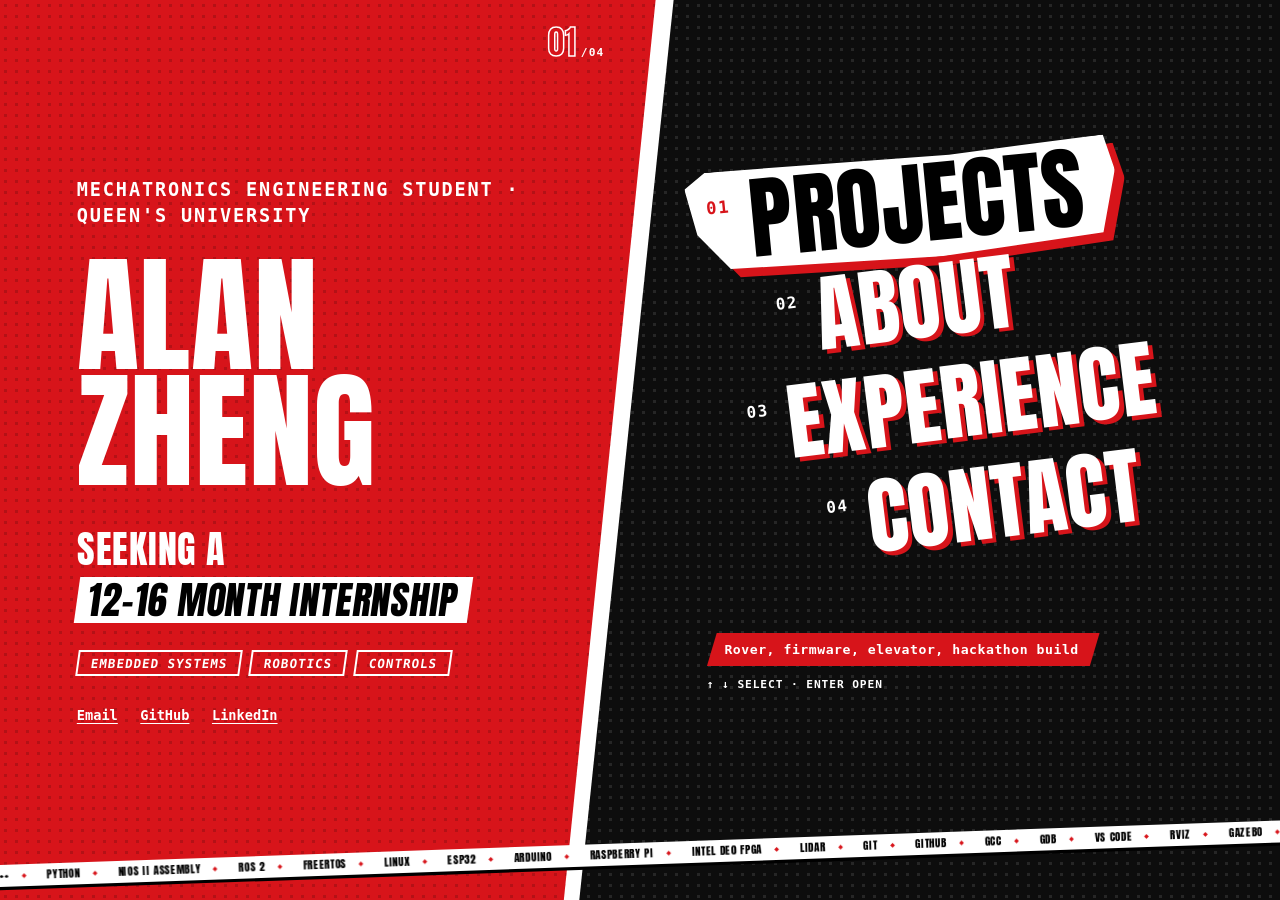
==== index.html @ 1e5fa8fe "Restyle site: landing menu, page transitions, inner pages - Single-page site with a red/black landin" ====
<!doctype html>
<html lang="en">
<head>
  <meta charset="utf-8">
  <meta name="viewport" content="width=device-width, initial-scale=1">
  <title>Alan Zheng — Mechatronics Engineering Student</title>
  <meta name="description" content="Alan Zheng, mechatronics engineering student at Queen's University, seeking a 12–16 month internship. Embedded systems, robotics and controls.">
  <link rel="preconnect" href="https://fonts.googleapis.com">
  <link rel="preconnect" href="https://fonts.gstatic.com" crossorigin>
  <link href="https://fonts.googleapis.com/css2?family=Anton&display=swap" rel="stylesheet">
  <link rel="stylesheet" href="styles.css?v=20261114c">
</head>
<body class="r-menu">
  <div class="wedge" aria-hidden="true"></div>

  <div id="app">
    <noscript>
      <p style="padding:2rem;color:#fff">Alan Zheng — Mechatronics Engineering student at Queen's University, seeking a 12–16 month internship. This site needs JavaScript to show the rest.</p>
    </noscript>
  </div>

  <!-- Full-screen sheet used for page transitions -->
  <div id="sweep" class="sweep" aria-hidden="true"><div class="sweep-inner"><div class="sheet"></div><span class="slash"></span><span id="sweep-title" class="sweep-title"></span></div></div>

  <script src="content.js?v=20261114c"></script>
  <script src="main.js?v=20261114c"></script>
</body>
</html>
---- styles.css ----
:root {
  --red: #d7141a;
  --ink: #0d0d0d;
  --paper: #f4f1ec;
  --muted: #58534d;
  --line: #d4cec3;
  --display: "Anton", "Impact", "Haettenschweiler", "Arial Narrow Bold", sans-serif;
  --sans: "Inter", "Segoe UI", system-ui, -apple-system, "Helvetica Neue", Arial, sans-serif;
  --mono: ui-monospace, "JetBrains Mono", "SF Mono", Menlo, Consolas, "DejaVu Sans Mono", monospace;
  --slant: polygon(10px 0, 100% 0, calc(100% - 10px) 100%, 0 100%);
}

* { box-sizing: border-box; }
/* Everything is sized in rem, so the whole site grows on large screens. */
html { background: var(--paper); font-size: clamp(100%, 0.55vw + 0.5625rem, 144%); }
body {
  margin: 0;
  background: var(--paper);
  color: var(--ink);
  font: 1.0625rem/1.65 var(--sans);
  overflow-x: hidden;
  -webkit-font-smoothing: antialiased;
}
body.r-menu { background: var(--ink); color: #fff; }
/* Colour behind the page itself (seen when the view is stretched or over-scrolled): match the landing split. */
html.r-menu { background: linear-gradient(90deg, var(--red) 50%, var(--ink) 50%); }
h1, h2, p, dl, dd, ol, ul { margin: 0; padding: 0; }
ul, ol { list-style: none; }
a { color: inherit; text-underline-offset: 0.2em; }
:focus-visible { outline: 3px solid var(--red); outline-offset: 3px; }
.r-menu :focus-visible, .band :focus-visible { outline-color: #fff; }
h1:focus { outline: none; }
.wrap { width: min(67.5rem, 100% - 2.5rem); margin-inline: auto; }
.label { font: 600 0.74rem/1.4 var(--mono); letter-spacing: 0.1em; text-transform: uppercase; color: var(--muted); }
.lede { font-size: 1.2rem; line-height: 1.55; max-width: 36em; text-wrap: pretty; }

/* ---------- Row entrance: rows slam in from the left, one after another ---------- */
@keyframes slam {
  0% { transform: translateX(-90px); opacity: 0; }
  1% { opacity: 1; }
}
@keyframes slam-again {
  0% { transform: translateX(-60px); opacity: 0; }
  1% { opacity: 1; }
}
.slam .row {
  animation: slam 0.3s cubic-bezier(0.16, 1.25, 0.3, 1) backwards;
  animation-delay: calc(var(--i, 0) * 38ms);
}
.project.re .row {
  animation: slam-again 0.24s cubic-bezier(0.16, 1.25, 0.3, 1) backwards;
  animation-delay: calc(var(--i, 0) * 28ms);
}

/* ---------- Transition sheet ---------- */
/* Everything here moves with transform only, which browsers animate on the GPU.
   (Animating clip-path over the whole screen was what stuttered in Firefox.) */
.sweep { position: fixed; inset: 0; z-index: 50; overflow: hidden; visibility: hidden; pointer-events: none; }
.sweep-inner { position: absolute; inset: 0; display: grid; place-items: center; will-change: transform; }
.sheet { position: absolute; inset: 0; background: var(--ink); will-change: transform; }
.sheet::before, .sheet::after { /* rounded noses give the sheet a curved leading edge */
  content: ""; position: absolute; top: -25vh; height: 150vh; width: 36vw;
  border-radius: 50%; background: inherit;
}
.sheet::before { left: -18vw; }
.sheet::after { right: -18vw; }
.slash { /* red slash behind the page name */
  position: absolute; left: -20vw; right: -20vw; top: 50%;
  height: min(30vh, 26vw); margin-top: calc(min(30vh, 26vw) / -2);
  background: var(--red);
  transform: rotate(-6deg); transform-origin: right center;
}
.sweep-title {
  position: relative;
  font: 400 min(19vw, 36vh) / 1 var(--display);
  text-transform: uppercase; color: #fff; white-space: nowrap;
  transform: rotate(-6deg);
}
.sweep.cover, .sweep.cover-left, .sweep.lift, .sweep.exit-right { visibility: visible; }
.sweep.cover .sheet { animation: sheet-in 0.2s cubic-bezier(0.3, 0, 0.2, 1) both; }
.sweep.cover-left .sheet { animation: sheet-in-left 0.19s cubic-bezier(0.3, 0, 0.2, 1) both; }
.sweep.lift .sweep-inner { animation: lift 0.24s cubic-bezier(0.6, 0, 0.9, 0.5) both; }
.sweep.red .sheet { background: var(--red); }
.sweep.red .slash, .sweep.red .sweep-title { display: none; }
.sweep.cover .slash { animation: slash 0.12s 0.13s cubic-bezier(0.2, 0.9, 0.3, 1) backwards; }
.sweep.cover .sweep-title { animation: stamp 0.13s 0.17s cubic-bezier(0.2, 0.9, 0.3, 1) backwards; }
@keyframes sheet-in { from { transform: translateX(125%); } }
@keyframes sheet-in-left { from { transform: translateX(-125%); } }
.sweep.exit-right .sheet { animation: sheet-out-right 0.2s cubic-bezier(0.6, 0, 0.9, 0.5) both; }
@keyframes sheet-out-right { to { transform: translateX(125%); } }
@keyframes lift { to { transform: translateY(-135%) skewY(-8deg); } }
@keyframes slash { from { transform: rotate(-6deg) scaleX(0); } }
@keyframes stamp {
  0% { transform: rotate(-6deg) scale(1.6); opacity: 0; }
  1% { opacity: 1; }
}

/* ---------- Red wedge that moves to a different corner on each page ---------- */
.wedge {
  /* Sized to the empty margin beside the 1080px content column, so it never sits under text. */
  --m: calc((100vw - 67.5rem) / 2);
  position: fixed; inset: 0; z-index: 0; pointer-events: none;
  background: var(--red);
  clip-path: polygon(100% 66%, 100% 66%, 100% 100%, calc(100% - var(--m)) 100%);
  will-change: transform;
}
.wedge.pop { animation: wedge-in 0.3s cubic-bezier(0.2, 0.8, 0.2, 1); }
@keyframes wedge-in { from { transform: translateY(70%); } }
.r-menu .wedge { display: none; }
.r-about .wedge { clip-path: polygon(0 66%, 0 66%, var(--m) 100%, 0 100%); }
.r-experience .wedge { clip-path: polygon(100% 40%, 100% 40%, 100% 100%, calc(100% - var(--m)) 100%); }
.r-contact .wedge { clip-path: polygon(0 40%, 0 40%, var(--m) 100%, 0 100%); }
@media (max-width: 1100px) { .wedge { display: none; } }
#app { position: relative; z-index: 1; }

/* ---------- Landing menu ---------- */
/* Side by side: name on the left (red), menu on the right (black). */
.menu-view {
  position: relative; overflow: hidden;
  min-height: 100vh; min-height: 100dvh;
  display: grid; grid-template-columns: minmax(0, 1.05fr) minmax(0, 1fr);
  background-image: radial-gradient(rgba(255, 255, 255, 0.1) 1.6px, transparent 2px);
  background-size: 11px 11px;
}
.pitch {
  grid-column: 1; grid-row: 1; position: relative; z-index: 2;
  display: flex; flex-direction: column; justify-content: center;
  padding: 3rem 19% 3rem 6vw;
  background: var(--red) radial-gradient(rgba(0, 0, 0, 0.16) 1.6px, transparent 2px) 0 0 / 11px 11px; color: #fff;
  clip-path: polygon(0 0, 100% 0, 86% 100%, 0 100%);
}
.stripe { /* thin white edge along the red slab */
  position: absolute; z-index: 1; top: 0; bottom: 0; left: 0;
  width: calc(51.22% + 18px);
  background: #fff;
  clip-path: polygon(0 0, 100% 0, 86% 100%, 0 100%);
}
.count { position: absolute; top: 1.6rem; right: 4vw; display: flex; align-items: baseline; gap: 0.25rem; font: 600 0.7rem var(--mono); letter-spacing: 0.1em; }
.count b {
  font: 400 clamp(1.8rem, 2.6vw, 3rem) / 1 var(--display);
  color: transparent; -webkit-text-stroke: 1.5px #fff;
}
.count b.pop { animation: count-pop 0.18s cubic-bezier(0.2, 0.9, 0.3, 1.4); }
@keyframes count-pop { from { transform: translateY(-40%) scale(1.4); } }
.pitch-role { font: 700 clamp(1rem, 1.45vw, 1.5rem) / 1.4 var(--mono); letter-spacing: 0.1em; text-transform: uppercase; }
.pitch h1 {
  font: 400 clamp(4.2rem, min(10vw, 20vh), 16rem) / 0.9 var(--display);
  text-transform: uppercase; letter-spacing: 0.005em;
  margin: 0.22em 0 0.3em;
  translate: calc(var(--px, 0) * 9px) calc(var(--py, 0) * 6px);
  transition: translate 0.25s ease-out;
}
.pitch-seek { font: 400 clamp(1.5rem, min(3vw, 6vh), 5rem) / 1.2 var(--display); text-transform: uppercase; letter-spacing: 0.02em; }
.pitch-seek span { display: block; }
.pitch-seek b { font-weight: 400; display: inline-block; margin-top: 0.12em; background: #fff; color: #000; padding: 0 0.3em; transform: skewX(-8deg); }
.pitch-tags { display: flex; flex-wrap: wrap; gap: 0.55rem; margin-top: 1.7rem; }
.pitch-tags li {
  border: 2px solid #fff; padding: 0.22rem 0.75rem;
  font: 600 0.78rem var(--mono); letter-spacing: 0.08em; text-transform: uppercase;
  transform: skewX(-8deg);
}
.pitch-links { display: flex; flex-wrap: wrap; gap: 1.4rem; margin-top: 1.9rem; font: 600 0.85rem var(--mono); }
.pitch-links a:hover { color: #000; }

.menu-col {
  grid-column: 2; grid-row: 1; position: relative; z-index: 3;
  display: flex; flex-direction: column; justify-content: center; align-items: flex-start;
  padding: 3rem 2vw 5rem 4vw;
}
.menu {
  display: flex; flex-direction: column; align-items: flex-start; gap: 0.06em;
  font: 400 clamp(3rem, min(6.6vw, 13vh), 12rem) / 1 var(--display);
  text-transform: uppercase;
  transform: rotate(-7deg); transform-origin: left center;
  translate: calc(var(--px, 0) * 12px) calc(var(--py, 0) * 12px);
  transition: translate 0.25s ease-out;
}
.menu-item {
  position: relative; isolation: isolate;
  display: inline-flex; align-items: flex-start; gap: 0.2em;
  padding: 0.07em 0.36em 0.1em 0.22em;
  color: #fff; text-decoration: none; letter-spacing: 0.01em;
  text-shadow: 0.05em 0.05em 0 var(--red);
  transform-origin: left center;
}
.menu-item:nth-child(2) { margin-left: 0.7em; }
.menu-item:nth-child(3) { margin-left: 0.2em; }
.menu-item:nth-child(4) { margin-left: 1em; }
.mi-num { font: 700 0.19em var(--mono); letter-spacing: 0.1em; text-shadow: none; margin-top: 1.1em; }
.menu-item::before, .menu-item::after { /* jagged highlight: white shape with a black offset copy */
  content: ""; position: absolute; inset: 0; z-index: -1; visibility: hidden;
  clip-path: polygon(0 14%, 5% 0, 62% 5%, 98% 0, 100% 34%, 96% 92%, 58% 100%, 9% 93%, 2% 58%);
}
.menu-item::before { background: var(--red); transform: translate(0.1em, 0.1em); }
.menu-item::after { background: #fff; }
.menu-item.sel { color: #000; text-shadow: none; transform: scale(1.07) rotate(1.5deg); }
.menu-item.sel::before, .menu-item.sel::after { visibility: visible; }
/* The highlight pops in, then its cut-paper outline keeps shifting between two shapes. */
.menu-item.sel::before { animation: boil 0.9s steps(1) infinite; }
.menu-item.sel::after { animation: pop 0.17s cubic-bezier(0.2, 0.9, 0.3, 1.3), boil 0.9s steps(1) infinite; }
@keyframes pop { from { transform: scale(0.6, 0.3) rotate(-5deg); } }
@keyframes boil {
  50% { clip-path: polygon(2% 6%, 9% 2%, 55% 0, 96% 7%, 98% 40%, 100% 88%, 63% 95%, 6% 100%, 0 52%); }
}
.menu-item.sel .mi-num { color: var(--red); }
.menu-item.punch { transform: scale(1.24) rotate(-2deg); transition: transform 0.1s cubic-bezier(0.2, 0.9, 0.3, 1.4); }
.menu-item:focus-visible { outline: none; }

.hint {
  margin-top: 2.8rem; min-height: 2.1rem;
  background: var(--red); color: #fff;
  font: 600 0.82rem/1.3 var(--mono); letter-spacing: 0.04em;
  padding: 0.5rem 1.3rem 0.5rem 1.1rem;
  clip-path: var(--slant);
}
.keys { margin-top: 0.7rem; font: 600 0.7rem var(--mono); letter-spacing: 0.08em; text-transform: uppercase; }
@media (hover: none) { .keys { display: none; } }

/* Slow strip of skills running along the bottom of the landing page */
.ticker {
  position: absolute; z-index: 4; left: -2vw; right: -2vw; bottom: 0.7rem;
  overflow: hidden; background: #fff; color: #000;
  transform: rotate(-2deg); transform-origin: left bottom;
  box-shadow: 0 0.2rem 0 #000;
}
.ticker-track {
  display: flex; width: max-content;
  font: 400 clamp(0.7rem, 0.8vw, 0.9rem) / 2 var(--display); text-transform: uppercase; letter-spacing: 0.06em;
  animation: ticker 110s linear infinite; will-change: transform;
}
.ticker-track span { padding-inline: 0.9em; white-space: nowrap; }
.ticker-track span::after { content: "◆"; color: var(--red); margin-left: 1.8em; font-size: 0.6em; vertical-align: 0.2em; }
@keyframes ticker { to { transform: translateX(-50%); } }

/* ---------- Inner pages ---------- */
.page { min-height: 100vh; min-height: 100dvh; display: flex; flex-direction: column; }
.band-wrap { position: relative; }
.band {
  position: relative; overflow: hidden;
  background: var(--ink); color: #fff;
  padding: 1.1rem 0 clamp(3.4rem, 8vw, 6rem);
  clip-path: polygon(0 0, 100% 0, 100% 76%, 0 100%);
}
.band::before { /* halftone dots fading in from the right */
  content: ""; position: absolute; inset: 0;
  background-image: radial-gradient(rgba(255, 255, 255, 0.22) 1.6px, transparent 2px);
  background-size: 11px 11px;
  -webkit-mask-image: linear-gradient(to left, #000, transparent 60%);
  mask-image: linear-gradient(to left, #000, transparent 60%);
}
.band-ghost { /* huge outlined page number */
  position: absolute; right: 3vw; top: -0.04em;
  font: 400 clamp(8rem, 20vw, 16rem) / 1 var(--display);
  color: transparent; -webkit-text-stroke: 2px rgba(255, 255, 255, 0.22);
  transform: rotate(9deg); pointer-events: none; user-select: none;
}
.topnav, .band-title { position: relative; }
.edge { /* red line running along the header's slanted edge */
  position: absolute; inset: 0 0 -10px 0; pointer-events: none; overflow: hidden;
}
.edge::before { /* drawn as its own shape, flush against the black, so neither end gets clipped */
  content: ""; position: absolute; inset: 0; background: var(--red);
  clip-path: polygon(0 calc(100% - 11px), 100% calc(76% - 8.6px), 100% calc(76% + 0.4px), 0 calc(100% - 2px));
}
.topnav { display: flex; flex-wrap: wrap; align-items: center; gap: 0.6rem 1.3rem; font: 600 0.76rem var(--mono); letter-spacing: 0.1em; text-transform: uppercase; }
.topnav a { color: #b9b4ad; text-decoration: none; }
.topnav a:hover, .topnav a[aria-current] { color: #fff; }
.topnav a[aria-current] { box-shadow: 0 4px 0 var(--red); }
.topnav .back { background: #fff; color: #000; padding: 0.38rem 0.95rem; clip-path: var(--slant); margin-right: 0.5rem; }
.topnav .back:hover { background: var(--red); color: #fff; }
.band-title {
  display: flex; align-items: baseline; gap: 0.9rem;
  margin-top: clamp(1.8rem, 4vw, 3rem);
  transform: rotate(-3deg); transform-origin: left bottom;
}
.band-num { font: 400 clamp(1.3rem, 2.6vw, 2.1rem) / 1 var(--display); color: var(--red); }
.band h1 {
  overflow: hidden; padding: 0.04em 0.09em 0.09em 0;
  font: 400 clamp(3.4rem, 10vw, 7.5rem) / 0.9 var(--display); text-transform: uppercase; letter-spacing: 0.01em;
  text-shadow: 0.05em 0.05em 0 var(--red);
}
.band h1 span { display: inline-block; }

/* ---------- Page -> page switch (no full-screen sheet) ----------
   Only transform is animated here: no masks, no colour changes. */
.hold .body .row, .hold .band h1 span { visibility: hidden; } /* one beat while the new page is drawn */
.leave .body .row {
  animation: row-out 0.17s cubic-bezier(0.5, 0, 1, 0.6) forwards;
  animation-delay: calc(var(--i, 0) * 7ms);
}
.leave .bar { visibility: hidden; }
.leave .band h1 span { animation: title-out 0.14s cubic-bezier(0.5, 0, 1, 0.6) forwards; }

.leave .edge::before { animation: edge-out 0.19s linear forwards; }
.arrive .body .row {
  animation: row-in 0.28s cubic-bezier(0.16, 1.2, 0.3, 1) backwards;
  animation-delay: calc(var(--i, 0) * 26ms);
}
.arrive .band h1 span { animation: title-in 0.22s cubic-bezier(0.16, 1, 0.3, 1) backwards; }
.arrive .band-num { animation: num-pop 0.2s cubic-bezier(0.2, 0.9, 0.3, 1.4); }
.arrive .band-ghost { animation: ghost-pop 0.2s cubic-bezier(0.2, 0.9, 0.3, 1.4); }
.arrive .edge::before { animation: edge-in 0.26s cubic-bezier(0.3, 0, 0.2, 1) backwards; }
@keyframes row-out { to { transform: translateX(calc(var(--dir, 1) * -105vw)); } }
@keyframes row-in { from { transform: translateX(calc(var(--dir, 1) * 70vw)); } }
@keyframes title-out { to { transform: translateY(-115%); } }
@keyframes title-in { from { transform: translateY(115%); } }
@keyframes ghost-pop { from { transform: translateY(-30%) scale(1.35) rotate(9deg); } }
@keyframes num-pop { from { transform: translateY(-60%) scale(1.8); } }
@keyframes edge-out { to { transform: translate(calc(var(--dir, 1) * 100%), calc(var(--dir, 1) * (2.4px - 24%))); } }
@keyframes edge-in { from { transform: translate(calc(var(--dir, 1) * -100%), calc(var(--dir, 1) * (24% - 2.4px))); } }
.body { flex: 1; padding-block: 2.5rem 4.5rem; }
.foot { display: flex; justify-content: space-between; flex-wrap: wrap; gap: 1rem; padding-block: 1.5rem 2.5rem; border-top: 1px solid var(--line); font: 0.76rem var(--mono); color: var(--muted); }

/* Sliding highlight bar */
[data-bar] { position: relative; }
.bar {
  position: absolute; left: 0; right: 0; top: 0; z-index: 0;
  height: var(--h, 0); transform: translateY(var(--y, 0));
  background: var(--red);
  clip-path: polygon(0 0, 100% 0, calc(100% - 16px) 100%, 0 100%);
  transition: transform 0.13s cubic-bezier(0.2, 0.9, 0.3, 1.25), height 0.13s;
  visibility: hidden;
}
.bar.on { visibility: visible; }
.bar-item { position: relative; z-index: 1; }

.chips { display: flex; flex-wrap: wrap; gap: 0.45rem 0.55rem; padding-left: 4px; }
.chips li { font: 600 0.74rem var(--mono); padding: 0.2rem 0.65rem; border: 1.5px solid var(--ink); background: var(--paper); transform: skewX(-8deg); }
.chips li:hover { background: var(--ink); color: #fff; }

/* Projects */
.projects { display: grid; grid-template-columns: minmax(0, 0.85fr) minmax(0, 1.5fr); gap: 3.2rem; align-items: start; }
.plist { position: sticky; top: 1.5rem; display: flex; flex-direction: column; border-top: 2px solid var(--ink); }
.pl-item {
  display: grid; grid-template-columns: 2.5rem 1fr; column-gap: 0.5rem;
  padding: 0.8rem 1.6rem 0.8rem 0.9rem;
  color: var(--ink); text-decoration: none; border-bottom: 1px solid var(--line);
}
.pl-num { grid-row: span 2; font: 400 1.5rem/1.25 var(--display); color: var(--red); }
.pl-title { font: 400 1.75rem/1.1 var(--display); text-transform: uppercase; letter-spacing: 0.02em; }
.pl-meta { font: 600 0.7rem/1.6 var(--mono); letter-spacing: 0.1em; text-transform: uppercase; color: var(--muted); }
.pl-item.on, .pl-item.on .pl-num, .pl-item.on .pl-meta { color: #fff; }
.pl-title { transition: translate 0.1s; }
.pl-item:hover:not(.on) { background: rgba(13, 13, 13, 0.07); }
.pl-item:hover:not(.on) .pl-title { translate: 6px 0; }
.pl-item:focus-visible { outline-offset: -3px; outline-color: var(--ink); }

.project { display: none; }
.project.active { display: block; }
.project h2 {
  display: inline-block; margin: 0.6rem 0 1.4rem;
  padding: 0.1em 0.4em 0.06em;
  background: var(--ink); color: #fff; box-shadow: 0.13em 0.13em 0 var(--red);
  font: 400 clamp(2.4rem, 5vw, 3.6rem) / 1.05 var(--display); text-transform: uppercase; letter-spacing: 0.01em;
  transform: rotate(-2deg); transform-origin: left center;
}
.project .lede { color: var(--muted); }
.fig { display: block; width: 100%; aspect-ratio: 16 / 9; object-fit: cover; margin-bottom: 1.4rem; border: 2px solid var(--ink); }
.pao { display: grid; gap: 1.1rem; margin-block: 1.8rem; }
.pao div { display: grid; grid-template-columns: 7.4rem 1fr; gap: 1rem; }
.pao dt {
  justify-self: start; align-self: start; margin-top: 0.1rem;
  padding: 0.05rem 0.85rem 0.05rem 0.7rem;
  background: var(--red); color: #fff; clip-path: var(--slant);
  font: 400 0.98rem/1.6 var(--display); letter-spacing: 0.07em; text-transform: uppercase;
}
.plinks { display: flex; gap: 1.3rem; margin-top: 1.3rem; font: 600 0.84rem var(--mono); }

/* About */
.about { display: grid; grid-template-columns: minmax(0, 1.4fr) minmax(0, 1fr); gap: 3.5rem; align-items: start; }
.prose p + p { margin-top: 1.1em; }
.prose p:first-child { font-size: 1.22rem; line-height: 1.55; padding-left: 1.1rem; border-left: 8px solid var(--red); }
.facts { border: 2px solid var(--ink); background: var(--paper); box-shadow: 8px 8px 0 var(--ink); }
.facts div { display: grid; grid-template-columns: 6.6rem 1fr; border-bottom: 1px solid var(--line); }
.facts div:last-child { border-bottom: 0; }
.facts dt { font: 600 0.68rem/1.6 var(--mono); letter-spacing: 0.08em; text-transform: uppercase; color: var(--muted); padding: 0.7rem; border-right: 1px solid var(--line); }
.facts dd { padding: 0.6rem 0.75rem; font-size: 0.93rem; line-height: 1.45; }
.skill-group { margin-top: 1.5rem; }
.skill-group .label { margin-bottom: 0.55rem; }

/* Experience */
.xp { border-top: 2px solid var(--ink); }
.xp-item { display: grid; grid-template-columns: 12.5rem 1fr; gap: 1.5rem; padding: 1.5rem 2rem 1.5rem 1rem; border-bottom: 1px solid var(--line); }
.xp-item .label { padding-top: 0.45rem; }
.xp-item h2 { font: 400 1.7rem/1.15 var(--display); text-transform: uppercase; letter-spacing: 0.02em; }
.xp-item .org { font-weight: 600; margin: 0.15rem 0 0.4rem; }
.xp-item div p:last-child { color: var(--muted); max-width: 42em; }
.xp-item.on, .xp-item.on .label, .xp-item.on div p:last-child { color: #fff; }

/* Contact */
.contact { display: grid; grid-template-columns: minmax(0, 1.4fr) minmax(0, 1fr); gap: 3.5rem; align-items: start; }
.contact aside .label { margin-bottom: 0.7rem; }
.contact aside .chips { margin-top: 1.6rem; }
.contact .email {
  display: inline-block; margin-block: 1.6rem 2rem;
  font: 400 clamp(1.5rem, 3.6vw, 3.1rem) / 1.1 var(--display); letter-spacing: 0.01em;
  text-decoration-color: var(--red); text-decoration-thickness: 0.09em; text-underline-offset: 0.16em;
  overflow-wrap: anywhere;
}
.contact .email:hover { color: var(--red); }
.actions { display: flex; flex-wrap: wrap; gap: 0.8rem; padding-left: 4px; }
.btn {
  display: inline-block; padding: 0.7rem 1.5rem;
  background: var(--ink); color: #fff; text-decoration: none;
  font: 600 0.85rem var(--mono); letter-spacing: 0.06em; text-transform: uppercase;
  clip-path: var(--slant);
}
.btn:hover { background: var(--red); transform: rotate(-2deg) scale(1.06); }

/* ---------- Narrow screens ---------- */
@media (max-width: 860px) {
  body { font-size: 1rem; }
  .wedge { display: none; }
  .menu-view { grid-template-columns: 1fr; grid-template-rows: auto 1fr; }
  .stripe { display: none; }
  .pitch { grid-column: 1; grid-row: 1; padding: 2.4rem 1.25rem 5rem; clip-path: polygon(0 0, 100% 0, 100% 86%, 0 100%); }
  .pitch h1 { font-size: clamp(3.6rem, 19vw, 6rem); }
  .pitch-seek { font-size: clamp(1.45rem, 6.6vw, 2.4rem); }
  .count { display: none; }
  .menu-col { grid-column: 1; grid-row: 2; justify-content: flex-start; padding: 2.2rem 1.25rem 6rem; }
  .menu { font-size: clamp(2.7rem, 13.5vw, 5rem); margin-top: 1.2rem; }
  .projects, .about, .contact { grid-template-columns: 1fr; gap: 2.2rem; }
  .contact .email { font-size: clamp(1.4rem, 7vw, 2.6rem); }
  .plist { display: none; }
  .project { display: block; padding-block: 2.2rem; border-top: 2px solid var(--ink); }
  .project:first-child { border-top: 0; padding-top: 0; }
  .pao div, .xp-item { grid-template-columns: 1fr; gap: 0.2rem; }
  .xp-item { padding-inline: 0.8rem 1.4rem; }
}

@media (prefers-reduced-motion: reduce) {
  *, *::before, *::after { animation: none !important; transition: none !important; }
}
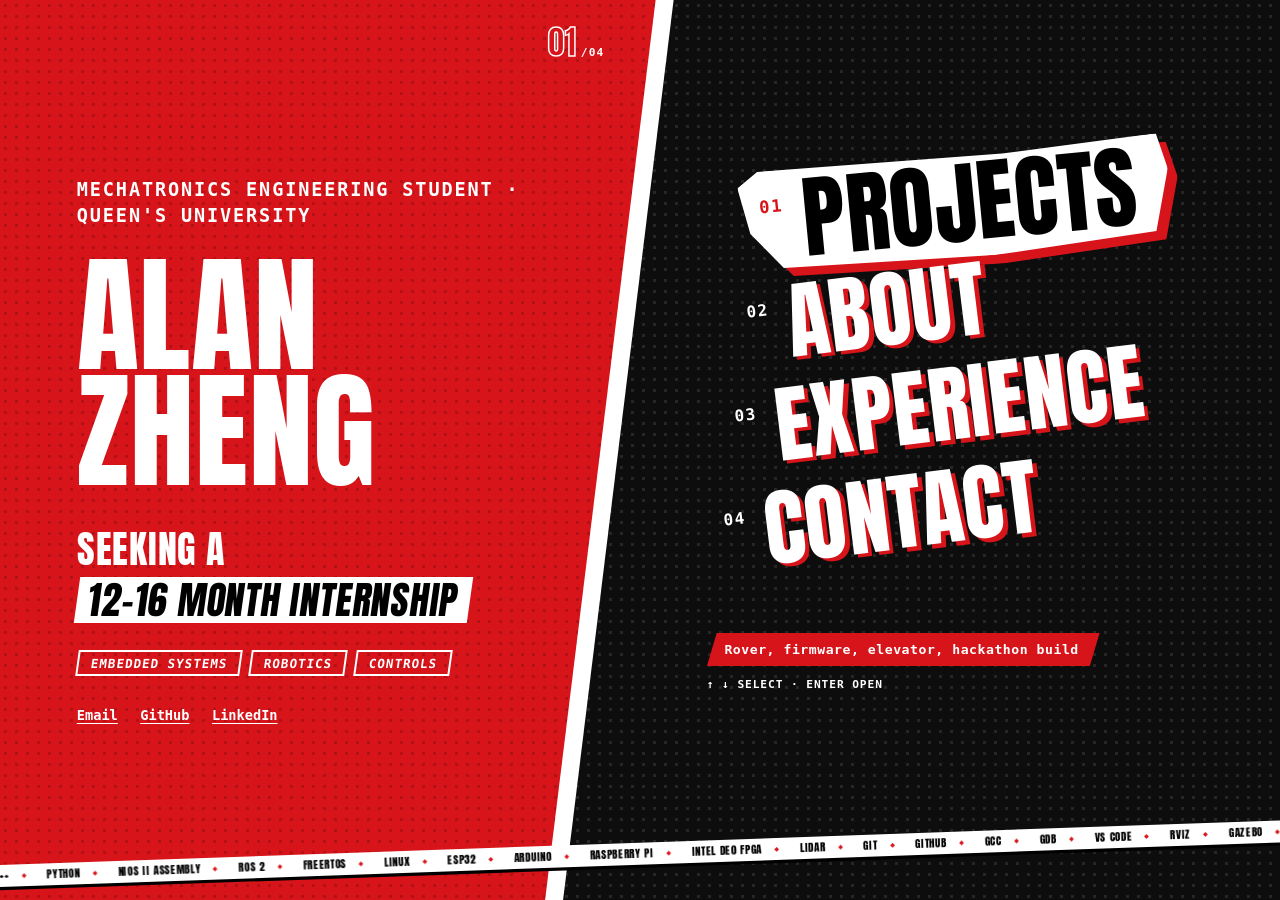
==== commit 0af5cfe5: "Align menu words parallel to the divider; fix divider at 7 degrees Co-Authored-By: Claude Fable 5.2 " ====
--- a/index.html
+++ b/index.html
@@ -8,7 +8,7 @@
   <link rel="preconnect" href="https://fonts.googleapis.com">
   <link rel="preconnect" href="https://fonts.gstatic.com" crossorigin>
   <link href="https://fonts.googleapis.com/css2?family=Anton&display=swap" rel="stylesheet">
-  <link rel="stylesheet" href="styles.css?v=20261114c">
+  <link rel="stylesheet" href="styles.css?v=20261114d">
 </head>
 <body class="r-menu">
   <div class="wedge" aria-hidden="true"></div>
@@ -22,7 +22,7 @@
   <!-- Full-screen sheet used for page transitions -->
   <div id="sweep" class="sweep" aria-hidden="true"><div class="sweep-inner"><div class="sheet"></div><span class="slash"></span><span id="sweep-title" class="sweep-title"></span></div></div>
 
-  <script src="content.js?v=20261114c"></script>
-  <script src="main.js?v=20261114c"></script>
+  <script src="content.js?v=20261114d"></script>
+  <script src="main.js?v=20261114d"></script>
 </body>
 </html>
--- a/styles.css
+++ b/styles.css
@@ -127,13 +127,13 @@
   display: flex; flex-direction: column; justify-content: center;
   padding: 3rem 19% 3rem 6vw;
   background: var(--red) radial-gradient(rgba(0, 0, 0, 0.16) 1.6px, transparent 2px) 0 0 / 11px 11px; color: #fff;
-  clip-path: polygon(0 0, 100% 0, 86% 100%, 0 100%);
+  clip-path: polygon(0 0, 100% 0, calc(100% - 12.28vh) 100%, 0 100%);
 }
 .stripe { /* thin white edge along the red slab */
   position: absolute; z-index: 1; top: 0; bottom: 0; left: 0;
   width: calc(51.22% + 18px);
   background: #fff;
-  clip-path: polygon(0 0, 100% 0, 86% 100%, 0 100%);
+  clip-path: polygon(0 0, 100% 0, calc(100% - 12.28vh) 100%, 0 100%);
 }
 .count { position: absolute; top: 1.6rem; right: 4vw; display: flex; align-items: baseline; gap: 0.25rem; font: 600 0.7rem var(--mono); letter-spacing: 0.1em; }
 .count b {
@@ -171,7 +171,6 @@
   display: flex; flex-direction: column; align-items: flex-start; gap: 0.06em;
   font: 400 clamp(3rem, min(6.6vw, 13vh), 12rem) / 1 var(--display);
   text-transform: uppercase;
-  transform: rotate(-7deg); transform-origin: left center;
   translate: calc(var(--px, 0) * 12px) calc(var(--py, 0) * 12px);
   transition: translate 0.25s ease-out;
 }
@@ -183,9 +182,11 @@
   text-shadow: 0.05em 0.05em 0 var(--red);
   transform-origin: left center;
 }
-.menu-item:nth-child(2) { margin-left: 0.7em; }
-.menu-item:nth-child(3) { margin-left: 0.2em; }
-.menu-item:nth-child(4) { margin-left: 1em; }
+.menu-item { transform: rotate(-7deg); }
+.menu-item:nth-child(1) { margin-left: 0.405em; }
+.menu-item:nth-child(2) { margin-left: 0.27em; }
+.menu-item:nth-child(3) { margin-left: 0.135em; }
+.menu-item:nth-child(4) { margin-left: 0; }
 .mi-num { font: 700 0.19em var(--mono); letter-spacing: 0.1em; text-shadow: none; margin-top: 1.1em; }
 .menu-item::before, .menu-item::after { /* jagged highlight: white shape with a black offset copy */
   content: ""; position: absolute; inset: 0; z-index: -1; visibility: hidden;
@@ -193,7 +194,7 @@
 }
 .menu-item::before { background: var(--red); transform: translate(0.1em, 0.1em); }
 .menu-item::after { background: #fff; }
-.menu-item.sel { color: #000; text-shadow: none; transform: scale(1.07) rotate(1.5deg); }
+.menu-item.sel { color: #000; text-shadow: none; transform: rotate(-5.5deg) scale(1.07); }
 .menu-item.sel::before, .menu-item.sel::after { visibility: visible; }
 /* The highlight pops in, then its cut-paper outline keeps shifting between two shapes. */
 .menu-item.sel::before { animation: boil 0.9s steps(1) infinite; }
@@ -203,7 +204,7 @@
   50% { clip-path: polygon(2% 6%, 9% 2%, 55% 0, 96% 7%, 98% 40%, 100% 88%, 63% 95%, 6% 100%, 0 52%); }
 }
 .menu-item.sel .mi-num { color: var(--red); }
-.menu-item.punch { transform: scale(1.24) rotate(-2deg); transition: transform 0.1s cubic-bezier(0.2, 0.9, 0.3, 1.4); }
+.menu-item.punch { transform: rotate(-9deg) scale(1.24); transition: transform 0.1s cubic-bezier(0.2, 0.9, 0.3, 1.4); }
 .menu-item:focus-visible { outline: none; }
 
 .hint {
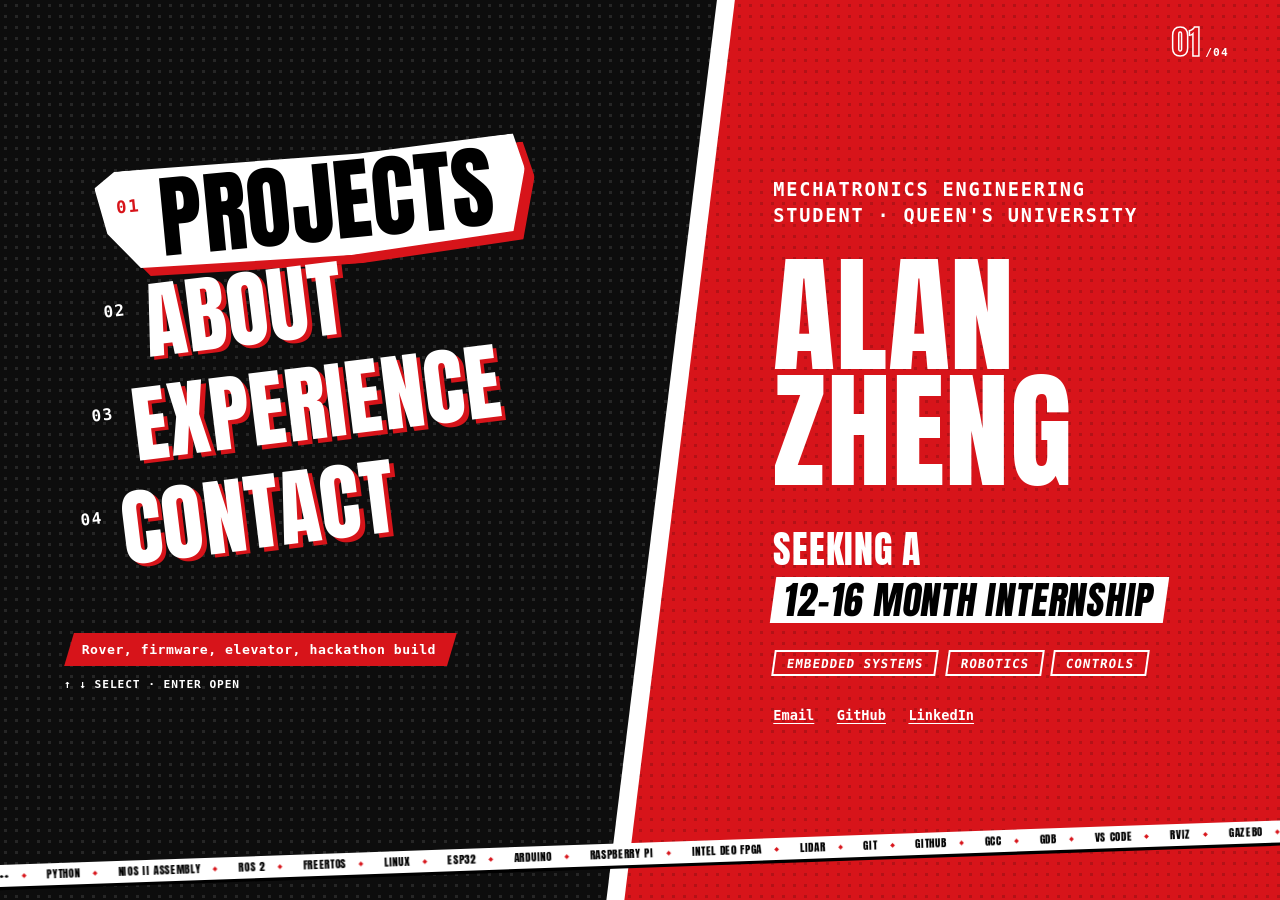
==== commit 168cd1af: "Swap landing halves: menu left, name right Co-Authored-By: Claude Fable 5.2 <noreply@anthropic.com>" ====
--- a/index.html
+++ b/index.html
@@ -8,7 +8,7 @@
   <link rel="preconnect" href="https://fonts.googleapis.com">
   <link rel="preconnect" href="https://fonts.gstatic.com" crossorigin>
   <link href="https://fonts.googleapis.com/css2?family=Anton&display=swap" rel="stylesheet">
-  <link rel="stylesheet" href="styles.css?v=20261114d">
+  <link rel="stylesheet" href="styles.css?v=20261114f">
 </head>
 <body class="r-menu">
   <div class="wedge" aria-hidden="true"></div>
@@ -22,7 +22,7 @@
   <!-- Full-screen sheet used for page transitions -->
   <div id="sweep" class="sweep" aria-hidden="true"><div class="sweep-inner"><div class="sheet"></div><span class="slash"></span><span id="sweep-title" class="sweep-title"></span></div></div>
 
-  <script src="content.js?v=20261114d"></script>
-  <script src="main.js?v=20261114d"></script>
+  <script src="content.js?v=20261114f"></script>
+  <script src="main.js?v=20261114f"></script>
 </body>
 </html>
--- a/styles.css
+++ b/styles.css
@@ -23,7 +23,7 @@
 }
 body.r-menu { background: var(--ink); color: #fff; }
 /* Colour behind the page itself (seen when the view is stretched or over-scrolled): match the landing split. */
-html.r-menu { background: linear-gradient(90deg, var(--red) 50%, var(--ink) 50%); }
+html.r-menu { background: linear-gradient(90deg, var(--ink) 50%, var(--red) 50%); }
 h1, h2, p, dl, dd, ol, ul { margin: 0; padding: 0; }
 ul, ol { list-style: none; }
 a { color: inherit; text-underline-offset: 0.2em; }
@@ -114,26 +114,26 @@
 #app { position: relative; z-index: 1; }
 
 /* ---------- Landing menu ---------- */
-/* Side by side: name on the left (red), menu on the right (black). */
+/* Side by side: menu on the left (black), name on the right (red). */
 .menu-view {
   position: relative; overflow: hidden;
   min-height: 100vh; min-height: 100dvh;
-  display: grid; grid-template-columns: minmax(0, 1.05fr) minmax(0, 1fr);
+  display: grid; grid-template-columns: minmax(0, 1fr) minmax(0, 1.05fr);
   background-image: radial-gradient(rgba(255, 255, 255, 0.1) 1.6px, transparent 2px);
   background-size: 11px 11px;
 }
 .pitch {
-  grid-column: 1; grid-row: 1; position: relative; z-index: 2;
+  grid-column: 2; grid-row: 1; position: relative; z-index: 2;
   display: flex; flex-direction: column; justify-content: center;
-  padding: 3rem 19% 3rem 6vw;
+  padding: 3rem 4vw 3rem calc(12.28vh + 3vw);
   background: var(--red) radial-gradient(rgba(0, 0, 0, 0.16) 1.6px, transparent 2px) 0 0 / 11px 11px; color: #fff;
-  clip-path: polygon(0 0, 100% 0, calc(100% - 12.28vh) 100%, 0 100%);
+  clip-path: polygon(12.28vh 0, 100% 0, 100% 100%, 0 100%);
 }
 .stripe { /* thin white edge along the red slab */
-  position: absolute; z-index: 1; top: 0; bottom: 0; left: 0;
+  position: absolute; z-index: 1; top: 0; bottom: 0; right: 0;
   width: calc(51.22% + 18px);
   background: #fff;
-  clip-path: polygon(0 0, 100% 0, calc(100% - 12.28vh) 100%, 0 100%);
+  clip-path: polygon(12.28vh 0, 100% 0, 100% 100%, 0 100%);
 }
 .count { position: absolute; top: 1.6rem; right: 4vw; display: flex; align-items: baseline; gap: 0.25rem; font: 600 0.7rem var(--mono); letter-spacing: 0.1em; }
 .count b {
@@ -142,7 +142,7 @@
 }
 .count b.pop { animation: count-pop 0.18s cubic-bezier(0.2, 0.9, 0.3, 1.4); }
 @keyframes count-pop { from { transform: translateY(-40%) scale(1.4); } }
-.pitch-role { font: 700 clamp(1rem, 1.45vw, 1.5rem) / 1.4 var(--mono); letter-spacing: 0.1em; text-transform: uppercase; }
+.pitch-role { max-width: calc(100% - 5.5rem); font: 700 clamp(1rem, 1.45vw, 1.5rem) / 1.4 var(--mono); letter-spacing: 0.1em; text-transform: uppercase; }
 .pitch h1 {
   font: 400 clamp(4.2rem, min(10vw, 20vh), 16rem) / 0.9 var(--display);
   text-transform: uppercase; letter-spacing: 0.005em;
@@ -163,9 +163,9 @@
 .pitch-links a:hover { color: #000; }
 
 .menu-col {
-  grid-column: 2; grid-row: 1; position: relative; z-index: 3;
+  grid-column: 1; grid-row: 1; position: relative; z-index: 3;
   display: flex; flex-direction: column; justify-content: center; align-items: flex-start;
-  padding: 3rem 2vw 5rem 4vw;
+  padding: 3rem 0 5rem 5vw;
 }
 .menu {
   display: flex; flex-direction: column; align-items: flex-start; gap: 0.06em;
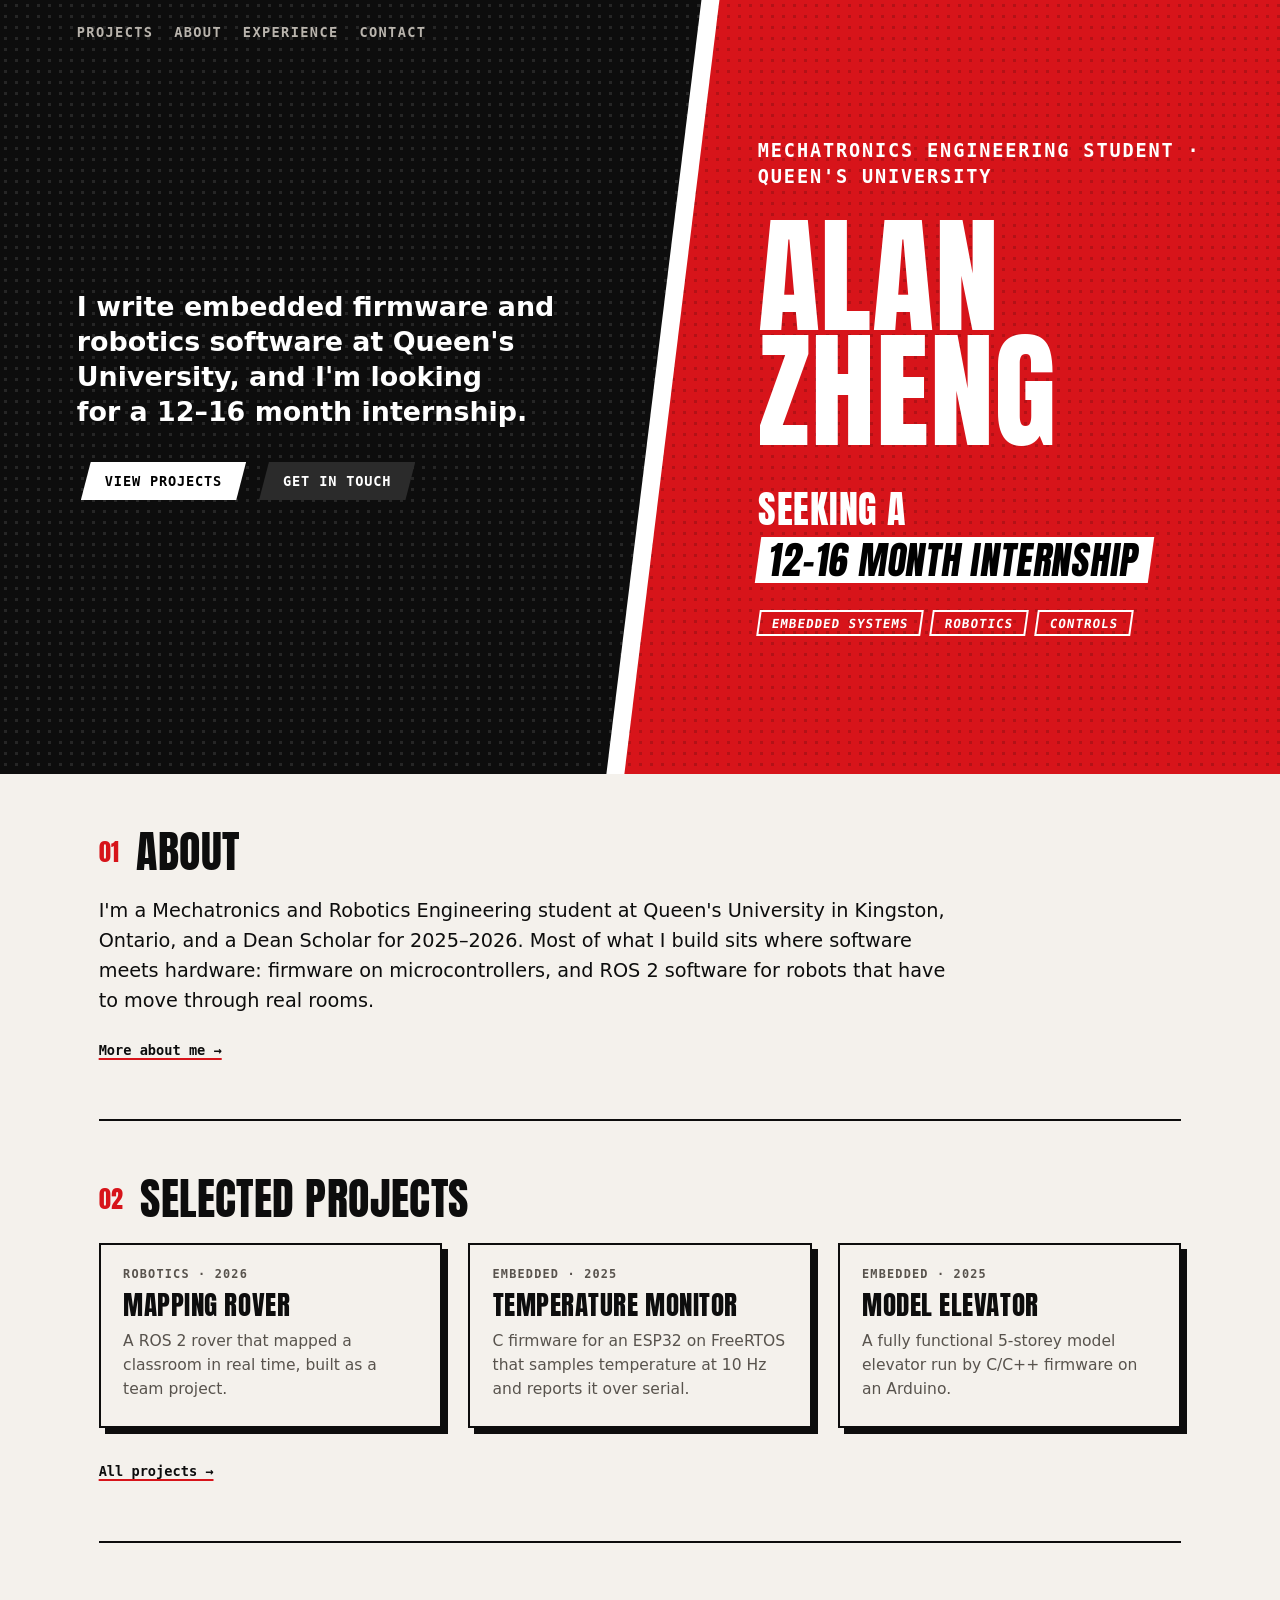
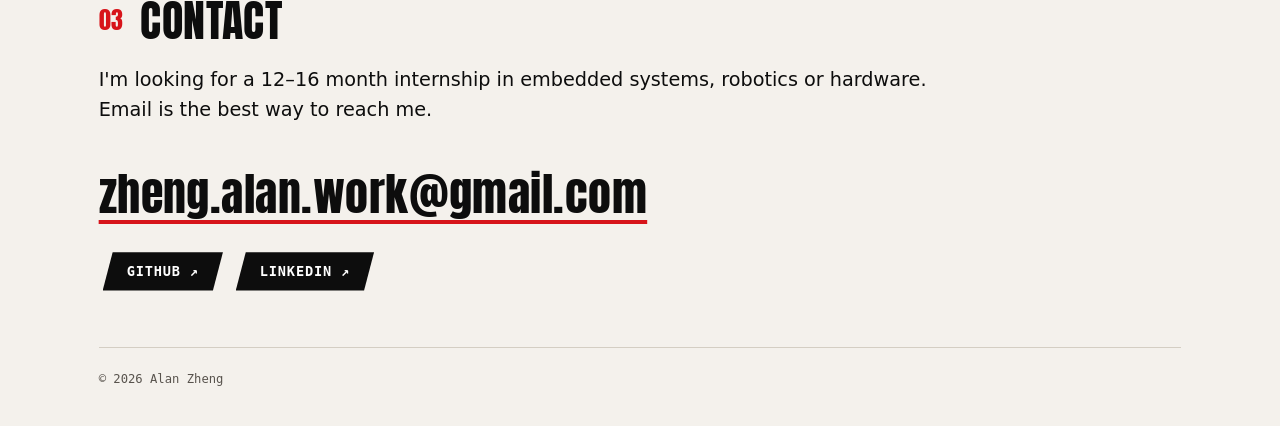
==== commit 07b830d3: "Turn landing menu into a scrolling home page with a nav bar Remove the menu controls, counter, ticke" ====
--- a/index.html
+++ b/index.html
@@ -8,7 +8,7 @@
   <link rel="preconnect" href="https://fonts.googleapis.com">
   <link rel="preconnect" href="https://fonts.gstatic.com" crossorigin>
   <link href="https://fonts.googleapis.com/css2?family=Anton&display=swap" rel="stylesheet">
-  <link rel="stylesheet" href="styles.css?v=20261114f">
+  <link rel="stylesheet" href="styles.css?v=20261114h">
 </head>
 <body class="r-menu">
   <div class="wedge" aria-hidden="true"></div>
@@ -22,7 +22,7 @@
   <!-- Full-screen sheet used for page transitions -->
   <div id="sweep" class="sweep" aria-hidden="true"><div class="sweep-inner"><div class="sheet"></div><span class="slash"></span><span id="sweep-title" class="sweep-title"></span></div></div>
 
-  <script src="content.js?v=20261114f"></script>
-  <script src="main.js?v=20261114f"></script>
+  <script src="content.js?v=20261114h"></script>
+  <script src="main.js?v=20261114h"></script>
 </body>
 </html>
--- a/styles.css
+++ b/styles.css
@@ -23,7 +23,7 @@
 }
 body.r-menu { background: var(--ink); color: #fff; }
 /* Colour behind the page itself (seen when the view is stretched or over-scrolled): match the landing split. */
-html.r-menu { background: linear-gradient(90deg, var(--ink) 50%, var(--red) 50%); }
+html.r-menu { background: var(--ink); }
 h1, h2, p, dl, dd, ol, ul { margin: 0; padding: 0; }
 ul, ol { list-style: none; }
 a { color: inherit; text-underline-offset: 0.2em; }
@@ -113,42 +113,34 @@
 @media (max-width: 1100px) { .wedge { display: none; } }
 #app { position: relative; z-index: 1; }
 
-/* ---------- Landing menu ---------- */
-/* Side by side: menu on the left (black), name on the right (red). */
-.menu-view {
+/* ---------- Home ---------- */
+/* Opening section: intro on the left (black), name on the right (red). */
+.hero {
   position: relative; overflow: hidden;
-  min-height: 100vh; min-height: 100dvh;
+  min-height: 86vh;
   display: grid; grid-template-columns: minmax(0, 1fr) minmax(0, 1.05fr);
   background-image: radial-gradient(rgba(255, 255, 255, 0.1) 1.6px, transparent 2px);
   background-size: 11px 11px;
 }
+.hero .home-nav { position: absolute; z-index: 4; top: 1.5rem; left: 6vw; font-size: 0.85rem; }
 .pitch {
   grid-column: 2; grid-row: 1; position: relative; z-index: 2;
   display: flex; flex-direction: column; justify-content: center;
-  padding: 3rem 4vw 3rem calc(12.28vh + 3vw);
+  padding: 4rem 4vw 4rem calc(10.56vh + 3vw);
   background: var(--red) radial-gradient(rgba(0, 0, 0, 0.16) 1.6px, transparent 2px) 0 0 / 11px 11px; color: #fff;
-  clip-path: polygon(12.28vh 0, 100% 0, 100% 100%, 0 100%);
+  clip-path: polygon(10.56vh 0, 100% 0, 100% 100%, 0 100%); /* a 7 degree lean */
 }
 .stripe { /* thin white edge along the red slab */
   position: absolute; z-index: 1; top: 0; bottom: 0; right: 0;
   width: calc(51.22% + 18px);
   background: #fff;
-  clip-path: polygon(12.28vh 0, 100% 0, 100% 100%, 0 100%);
-}
-.count { position: absolute; top: 1.6rem; right: 4vw; display: flex; align-items: baseline; gap: 0.25rem; font: 600 0.7rem var(--mono); letter-spacing: 0.1em; }
-.count b {
-  font: 400 clamp(1.8rem, 2.6vw, 3rem) / 1 var(--display);
-  color: transparent; -webkit-text-stroke: 1.5px #fff;
-}
-.count b.pop { animation: count-pop 0.18s cubic-bezier(0.2, 0.9, 0.3, 1.4); }
-@keyframes count-pop { from { transform: translateY(-40%) scale(1.4); } }
-.pitch-role { max-width: calc(100% - 5.5rem); font: 700 clamp(1rem, 1.45vw, 1.5rem) / 1.4 var(--mono); letter-spacing: 0.1em; text-transform: uppercase; }
+  clip-path: polygon(10.56vh 0, 100% 0, 100% 100%, 0 100%);
+}
+.pitch-role { font: 700 clamp(1rem, 1.45vw, 1.5rem) / 1.4 var(--mono); letter-spacing: 0.1em; text-transform: uppercase; }
 .pitch h1 {
   font: 400 clamp(4.2rem, min(10vw, 20vh), 16rem) / 0.9 var(--display);
   text-transform: uppercase; letter-spacing: 0.005em;
   margin: 0.22em 0 0.3em;
-  translate: calc(var(--px, 0) * 9px) calc(var(--py, 0) * 6px);
-  transition: translate 0.25s ease-out;
 }
 .pitch-seek { font: 400 clamp(1.5rem, min(3vw, 6vh), 5rem) / 1.2 var(--display); text-transform: uppercase; letter-spacing: 0.02em; }
 .pitch-seek span { display: block; }
@@ -159,79 +151,37 @@
   font: 600 0.78rem var(--mono); letter-spacing: 0.08em; text-transform: uppercase;
   transform: skewX(-8deg);
 }
-.pitch-links { display: flex; flex-wrap: wrap; gap: 1.4rem; margin-top: 1.9rem; font: 600 0.85rem var(--mono); }
-.pitch-links a:hover { color: #000; }
-
-.menu-col {
+.hero-intro {
   grid-column: 1; grid-row: 1; position: relative; z-index: 3;
-  display: flex; flex-direction: column; justify-content: center; align-items: flex-start;
-  padding: 3rem 0 5rem 5vw;
-}
-.menu {
-  display: flex; flex-direction: column; align-items: flex-start; gap: 0.06em;
-  font: 400 clamp(3rem, min(6.6vw, 13vh), 12rem) / 1 var(--display);
-  text-transform: uppercase;
-  translate: calc(var(--px, 0) * 12px) calc(var(--py, 0) * 12px);
-  transition: translate 0.25s ease-out;
-}
-.menu-item {
-  position: relative; isolation: isolate;
-  display: inline-flex; align-items: flex-start; gap: 0.2em;
-  padding: 0.07em 0.36em 0.1em 0.22em;
-  color: #fff; text-decoration: none; letter-spacing: 0.01em;
-  text-shadow: 0.05em 0.05em 0 var(--red);
-  transform-origin: left center;
-}
-.menu-item { transform: rotate(-7deg); }
-.menu-item:nth-child(1) { margin-left: 0.405em; }
-.menu-item:nth-child(2) { margin-left: 0.27em; }
-.menu-item:nth-child(3) { margin-left: 0.135em; }
-.menu-item:nth-child(4) { margin-left: 0; }
-.mi-num { font: 700 0.19em var(--mono); letter-spacing: 0.1em; text-shadow: none; margin-top: 1.1em; }
-.menu-item::before, .menu-item::after { /* jagged highlight: white shape with a black offset copy */
-  content: ""; position: absolute; inset: 0; z-index: -1; visibility: hidden;
-  clip-path: polygon(0 14%, 5% 0, 62% 5%, 98% 0, 100% 34%, 96% 92%, 58% 100%, 9% 93%, 2% 58%);
-}
-.menu-item::before { background: var(--red); transform: translate(0.1em, 0.1em); }
-.menu-item::after { background: #fff; }
-.menu-item.sel { color: #000; text-shadow: none; transform: rotate(-5.5deg) scale(1.07); }
-.menu-item.sel::before, .menu-item.sel::after { visibility: visible; }
-/* The highlight pops in, then its cut-paper outline keeps shifting between two shapes. */
-.menu-item.sel::before { animation: boil 0.9s steps(1) infinite; }
-.menu-item.sel::after { animation: pop 0.17s cubic-bezier(0.2, 0.9, 0.3, 1.3), boil 0.9s steps(1) infinite; }
-@keyframes pop { from { transform: scale(0.6, 0.3) rotate(-5deg); } }
-@keyframes boil {
-  50% { clip-path: polygon(2% 6%, 9% 2%, 55% 0, 96% 7%, 98% 40%, 100% 88%, 63% 95%, 6% 100%, 0 52%); }
-}
-.menu-item.sel .mi-num { color: var(--red); }
-.menu-item.punch { transform: rotate(-9deg) scale(1.24); transition: transform 0.1s cubic-bezier(0.2, 0.9, 0.3, 1.4); }
-.menu-item:focus-visible { outline: none; }
-
-.hint {
-  margin-top: 2.8rem; min-height: 2.1rem;
-  background: var(--red); color: #fff;
-  font: 600 0.82rem/1.3 var(--mono); letter-spacing: 0.04em;
-  padding: 0.5rem 1.3rem 0.5rem 1.1rem;
-  clip-path: var(--slant);
-}
-.keys { margin-top: 0.7rem; font: 600 0.7rem var(--mono); letter-spacing: 0.08em; text-transform: uppercase; }
-@media (hover: none) { .keys { display: none; } }
-
-/* Slow strip of skills running along the bottom of the landing page */
-.ticker {
-  position: absolute; z-index: 4; left: -2vw; right: -2vw; bottom: 0.7rem;
-  overflow: hidden; background: #fff; color: #000;
-  transform: rotate(-2deg); transform-origin: left bottom;
-  box-shadow: 0 0.2rem 0 #000;
-}
-.ticker-track {
-  display: flex; width: max-content;
-  font: 400 clamp(0.7rem, 0.8vw, 0.9rem) / 2 var(--display); text-transform: uppercase; letter-spacing: 0.06em;
-  animation: ticker 110s linear infinite; will-change: transform;
-}
-.ticker-track span { padding-inline: 0.9em; white-space: nowrap; }
-.ticker-track span::after { content: "◆"; color: var(--red); margin-left: 1.8em; font-size: 0.6em; vertical-align: 0.2em; }
-@keyframes ticker { to { transform: translateX(-50%); } }
+  display: flex; flex-direction: column; justify-content: center;
+  padding: 5rem 4vw 4rem 6vw;
+}
+.hero-lede { font: 600 clamp(1.4rem, 2.1vw, 2.4rem) / 1.3 var(--sans); max-width: 20em; text-wrap: balance; }
+.hero-intro .actions { margin-top: 2rem; }
+.btn.light { background: #fff; color: #000; }
+.btn.ghost { background: #2b2b2b; }
+.btn.light:hover, .btn.ghost:hover { background: var(--red); color: #fff; }
+
+/* Everything below the opening section */
+.home-rest { background: var(--paper); color: var(--ink); }
+.home-rest :focus-visible { outline-color: var(--red); }
+.home-sec { padding-block: 3.5rem; border-top: 2px solid var(--ink); }
+.home-sec:first-child { border-top: 0; }
+.home-sec .lede { margin-bottom: 1.2rem; max-width: 44em; }
+.sec-title { font: 400 clamp(2rem, 3.4vw, 3rem) / 1 var(--display); text-transform: uppercase; letter-spacing: 0.01em; margin-bottom: 1.4rem; }
+.sec-title span { color: var(--red); font-size: 0.55em; margin-right: 0.7em; vertical-align: 0.35em; }
+.more { font: 600 0.85rem var(--mono); text-decoration-color: var(--red); text-decoration-thickness: 2px; }
+.more:hover { color: var(--red); }
+.cards { display: grid; grid-template-columns: repeat(auto-fit, minmax(15rem, 1fr)); gap: 1.6rem; margin-bottom: 1.8rem; }
+.card {
+  display: block; padding: 1.3rem 1.4rem 1.5rem;
+  border: 2px solid var(--ink); background: var(--paper); box-shadow: 6px 6px 0 var(--ink);
+  text-decoration: none; color: var(--ink);
+  transition: transform 0.12s, box-shadow 0.12s;
+}
+.card:hover { transform: translate(-3px, -3px); box-shadow: 9px 9px 0 var(--red); }
+.card h3 { font: 400 1.7rem/1.1 var(--display); text-transform: uppercase; letter-spacing: 0.02em; margin: 0.45rem 0 0.6rem; }
+.card p:last-child { color: var(--muted); font-size: 0.97rem; line-height: 1.55; }
 
 /* ---------- Inner pages ---------- */
 .page { min-height: 100vh; min-height: 100dvh; display: flex; flex-direction: column; }
@@ -392,13 +342,13 @@
 .contact { display: grid; grid-template-columns: minmax(0, 1.4fr) minmax(0, 1fr); gap: 3.5rem; align-items: start; }
 .contact aside .label { margin-bottom: 0.7rem; }
 .contact aside .chips { margin-top: 1.6rem; }
-.contact .email {
+.contact .email, .home-contact .email {
   display: inline-block; margin-block: 1.6rem 2rem;
   font: 400 clamp(1.5rem, 3.6vw, 3.1rem) / 1.1 var(--display); letter-spacing: 0.01em;
   text-decoration-color: var(--red); text-decoration-thickness: 0.09em; text-underline-offset: 0.16em;
   overflow-wrap: anywhere;
 }
-.contact .email:hover { color: var(--red); }
+.contact .email:hover, .home-contact .email:hover { color: var(--red); }
 .actions { display: flex; flex-wrap: wrap; gap: 0.8rem; padding-left: 4px; }
 .btn {
   display: inline-block; padding: 0.7rem 1.5rem;
@@ -412,16 +362,16 @@
 @media (max-width: 860px) {
   body { font-size: 1rem; }
   .wedge { display: none; }
-  .menu-view { grid-template-columns: 1fr; grid-template-rows: auto 1fr; }
+  .hero { grid-template-columns: 1fr; grid-template-rows: auto auto; min-height: 0; }
   .stripe { display: none; }
-  .pitch { grid-column: 1; grid-row: 1; padding: 2.4rem 1.25rem 5rem; clip-path: polygon(0 0, 100% 0, 100% 86%, 0 100%); }
+  .hero .home-nav { left: 1.25rem; right: 1.25rem; top: 1.2rem; font-size: 0.76rem; }
+  .pitch { grid-column: 1; grid-row: 1; padding: 5rem 1.25rem 5rem; clip-path: polygon(0 0, 100% 0, 100% 90%, 0 100%); }
   .pitch h1 { font-size: clamp(3.6rem, 19vw, 6rem); }
   .pitch-seek { font-size: clamp(1.45rem, 6.6vw, 2.4rem); }
-  .count { display: none; }
-  .menu-col { grid-column: 1; grid-row: 2; justify-content: flex-start; padding: 2.2rem 1.25rem 6rem; }
-  .menu { font-size: clamp(2.7rem, 13.5vw, 5rem); margin-top: 1.2rem; }
+  .hero-intro { grid-column: 1; grid-row: 2; padding: 1.5rem 1.25rem 3.5rem; }
+  .home-sec { padding-block: 2.6rem; }
   .projects, .about, .contact { grid-template-columns: 1fr; gap: 2.2rem; }
-  .contact .email { font-size: clamp(1.4rem, 7vw, 2.6rem); }
+  .contact .email, .home-contact .email { font-size: clamp(1.4rem, 7vw, 2.6rem); }
   .plist { display: none; }
   .project { display: block; padding-block: 2.2rem; border-top: 2px solid var(--ink); }
   .project:first-child { border-top: 0; padding-top: 0; }
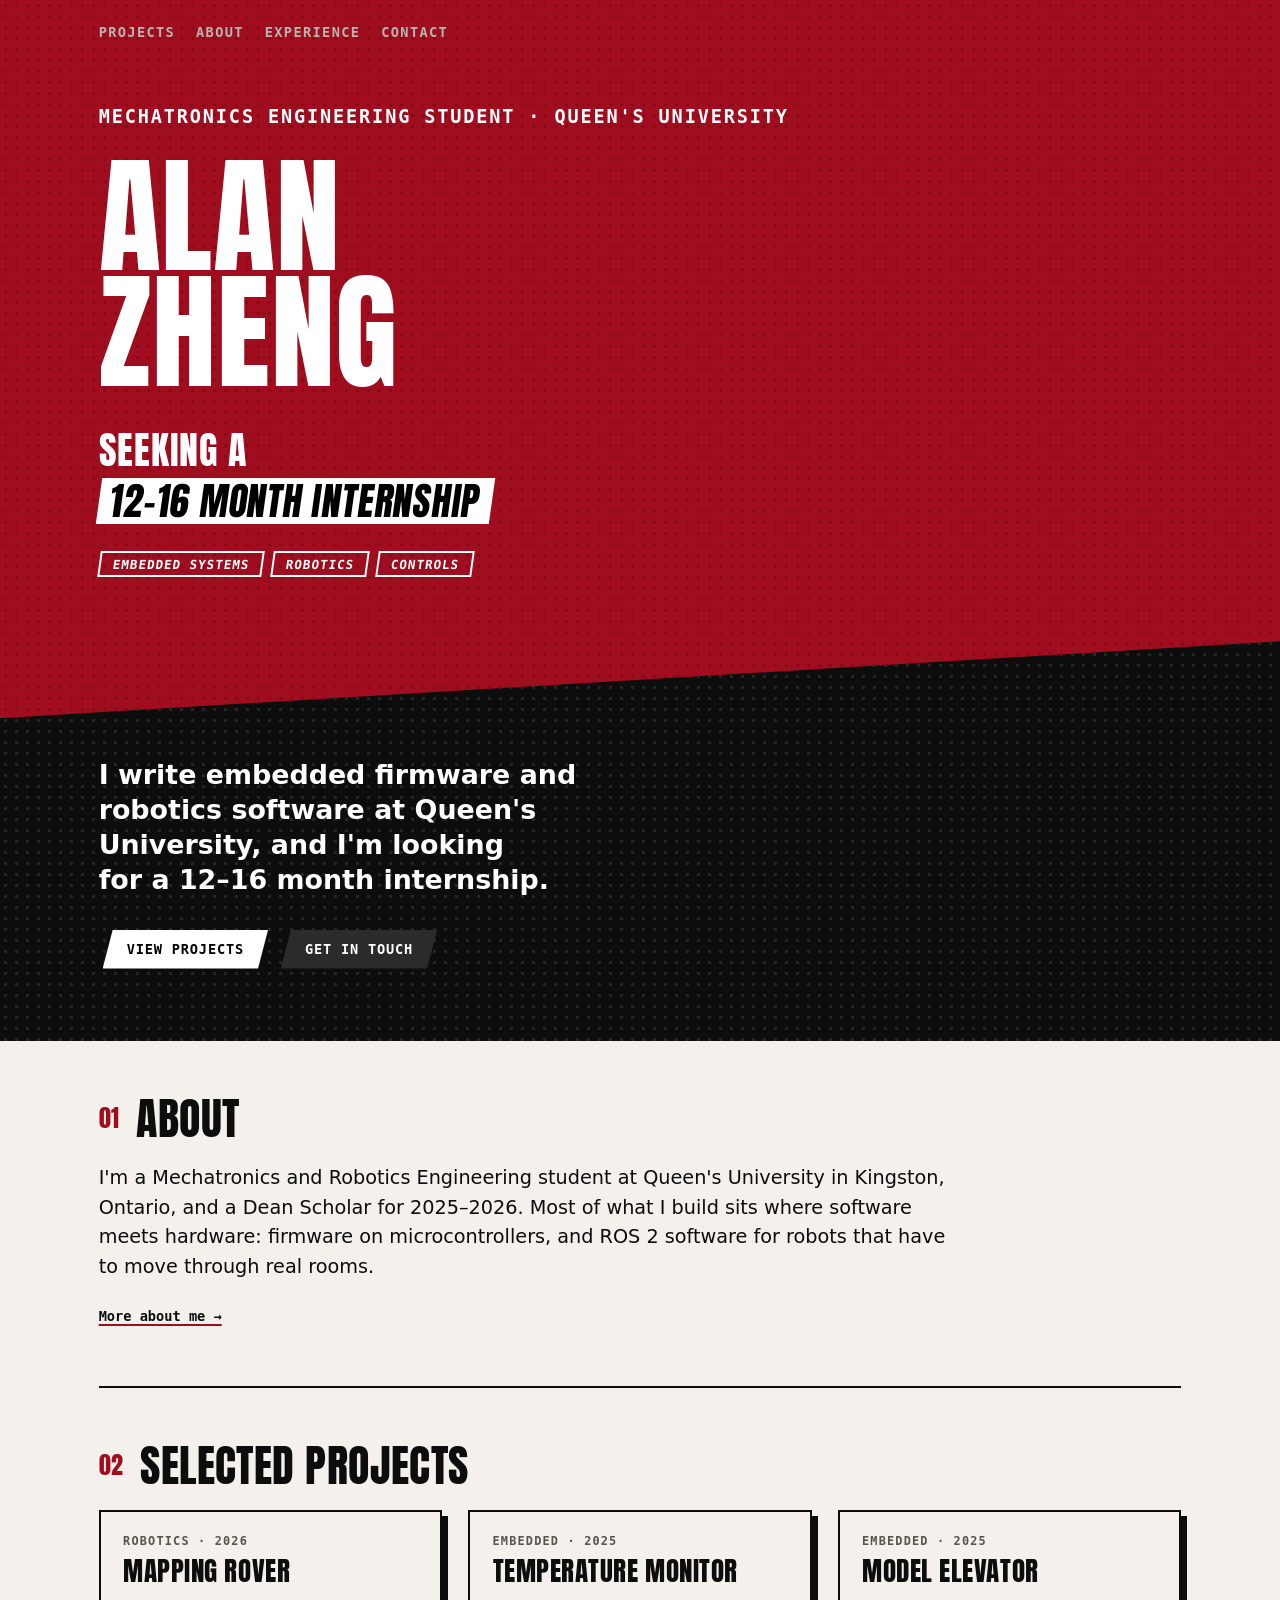
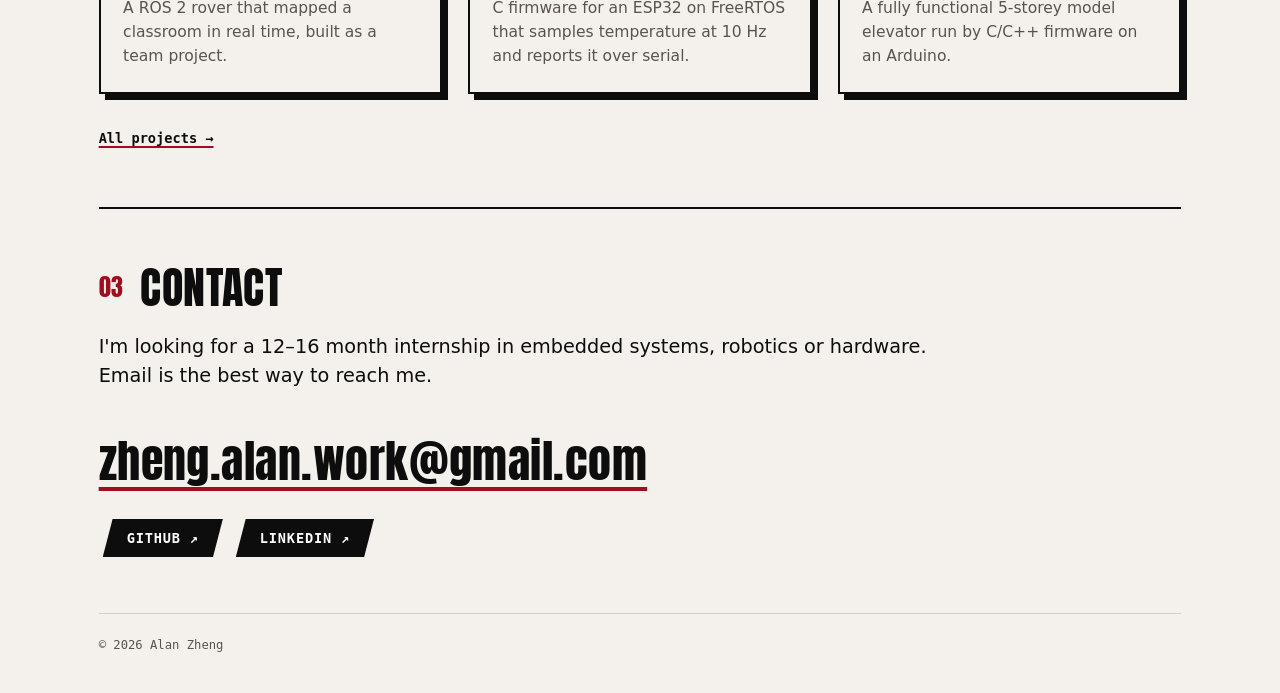
==== commit 00ca2c8d: "Stack the home page at every size; change red to deep crimson Co-Authored-By: Claude Fable 5.2 <nore" ====
--- a/index.html
+++ b/index.html
@@ -8,7 +8,7 @@
   <link rel="preconnect" href="https://fonts.googleapis.com">
   <link rel="preconnect" href="https://fonts.gstatic.com" crossorigin>
   <link href="https://fonts.googleapis.com/css2?family=Anton&display=swap" rel="stylesheet">
-  <link rel="stylesheet" href="styles.css?v=20261114h">
+  <link rel="stylesheet" href="styles.css?v=20261114k">
 </head>
 <body class="r-menu">
   <div class="wedge" aria-hidden="true"></div>
@@ -22,7 +22,7 @@
   <!-- Full-screen sheet used for page transitions -->
   <div id="sweep" class="sweep" aria-hidden="true"><div class="sweep-inner"><div class="sheet"></div><span class="slash"></span><span id="sweep-title" class="sweep-title"></span></div></div>
 
-  <script src="content.js?v=20261114h"></script>
-  <script src="main.js?v=20261114h"></script>
+  <script src="content.js?v=20261114k"></script>
+  <script src="main.js?v=20261114k"></script>
 </body>
 </html>
--- a/styles.css
+++ b/styles.css
@@ -1,5 +1,5 @@
 :root {
-  --red: #d7141a;
+  --red: #a00d1e;
   --ink: #0d0d0d;
   --paper: #f4f1ec;
   --muted: #58534d;
@@ -114,28 +114,21 @@
 #app { position: relative; z-index: 1; }
 
 /* ---------- Home ---------- */
-/* Opening section: intro on the left (black), name on the right (red). */
+/* Opening section, stacked at every size: name on red, then the intro on black. */
 .hero {
+  --gutter: max(1.25rem, calc((100% - 67.5rem) / 2)); /* lines up with the content below */
   position: relative; overflow: hidden;
-  min-height: 86vh;
-  display: grid; grid-template-columns: minmax(0, 1fr) minmax(0, 1.05fr);
   background-image: radial-gradient(rgba(255, 255, 255, 0.1) 1.6px, transparent 2px);
   background-size: 11px 11px;
 }
-.hero .home-nav { position: absolute; z-index: 4; top: 1.5rem; left: 6vw; font-size: 0.85rem; }
+.hero .home-nav { position: absolute; z-index: 4; top: 1.5rem; left: var(--gutter); right: var(--gutter); font-size: 0.85rem; }
 .pitch {
-  grid-column: 2; grid-row: 1; position: relative; z-index: 2;
-  display: flex; flex-direction: column; justify-content: center;
-  padding: 4rem 4vw 4rem calc(10.56vh + 3vw);
+  position: relative; z-index: 2;
+  padding: 6.5rem var(--gutter) calc(4rem + 6vw);
   background: var(--red) radial-gradient(rgba(0, 0, 0, 0.16) 1.6px, transparent 2px) 0 0 / 11px 11px; color: #fff;
-  clip-path: polygon(10.56vh 0, 100% 0, 100% 100%, 0 100%); /* a 7 degree lean */
-}
-.stripe { /* thin white edge along the red slab */
-  position: absolute; z-index: 1; top: 0; bottom: 0; right: 0;
-  width: calc(51.22% + 18px);
-  background: #fff;
-  clip-path: polygon(10.56vh 0, 100% 0, 100% 100%, 0 100%);
-}
+  clip-path: polygon(0 0, 100% 0, 100% calc(100% - 6vw), 0 100%);
+}
+.stripe { display: none; }
 .pitch-role { font: 700 clamp(1rem, 1.45vw, 1.5rem) / 1.4 var(--mono); letter-spacing: 0.1em; text-transform: uppercase; }
 .pitch h1 {
   font: 400 clamp(4.2rem, min(10vw, 20vh), 16rem) / 0.9 var(--display);
@@ -151,11 +144,7 @@
   font: 600 0.78rem var(--mono); letter-spacing: 0.08em; text-transform: uppercase;
   transform: skewX(-8deg);
 }
-.hero-intro {
-  grid-column: 1; grid-row: 1; position: relative; z-index: 3;
-  display: flex; flex-direction: column; justify-content: center;
-  padding: 5rem 4vw 4rem 6vw;
-}
+.hero-intro { position: relative; z-index: 3; padding: 2.5rem var(--gutter) 4.5rem; }
 .hero-lede { font: 600 clamp(1.4rem, 2.1vw, 2.4rem) / 1.3 var(--sans); max-width: 20em; text-wrap: balance; }
 .hero-intro .actions { margin-top: 2rem; }
 .btn.light { background: #fff; color: #000; }
@@ -362,13 +351,11 @@
 @media (max-width: 860px) {
   body { font-size: 1rem; }
   .wedge { display: none; }
-  .hero { grid-template-columns: 1fr; grid-template-rows: auto auto; min-height: 0; }
-  .stripe { display: none; }
-  .hero .home-nav { left: 1.25rem; right: 1.25rem; top: 1.2rem; font-size: 0.76rem; }
-  .pitch { grid-column: 1; grid-row: 1; padding: 5rem 1.25rem 5rem; clip-path: polygon(0 0, 100% 0, 100% 90%, 0 100%); }
+  .hero .home-nav { top: 1.2rem; font-size: 0.76rem; }
+  .pitch { padding: 5rem 1.25rem 5rem; clip-path: polygon(0 0, 100% 0, 100% 90%, 0 100%); }
   .pitch h1 { font-size: clamp(3.6rem, 19vw, 6rem); }
   .pitch-seek { font-size: clamp(1.45rem, 6.6vw, 2.4rem); }
-  .hero-intro { grid-column: 1; grid-row: 2; padding: 1.5rem 1.25rem 3.5rem; }
+  .hero-intro { padding: 1.5rem 1.25rem 3.5rem; }
   .home-sec { padding-block: 2.6rem; }
   .projects, .about, .contact { grid-template-columns: 1fr; gap: 2.2rem; }
   .contact .email, .home-contact .email { font-size: clamp(1.4rem, 7vw, 2.6rem); }
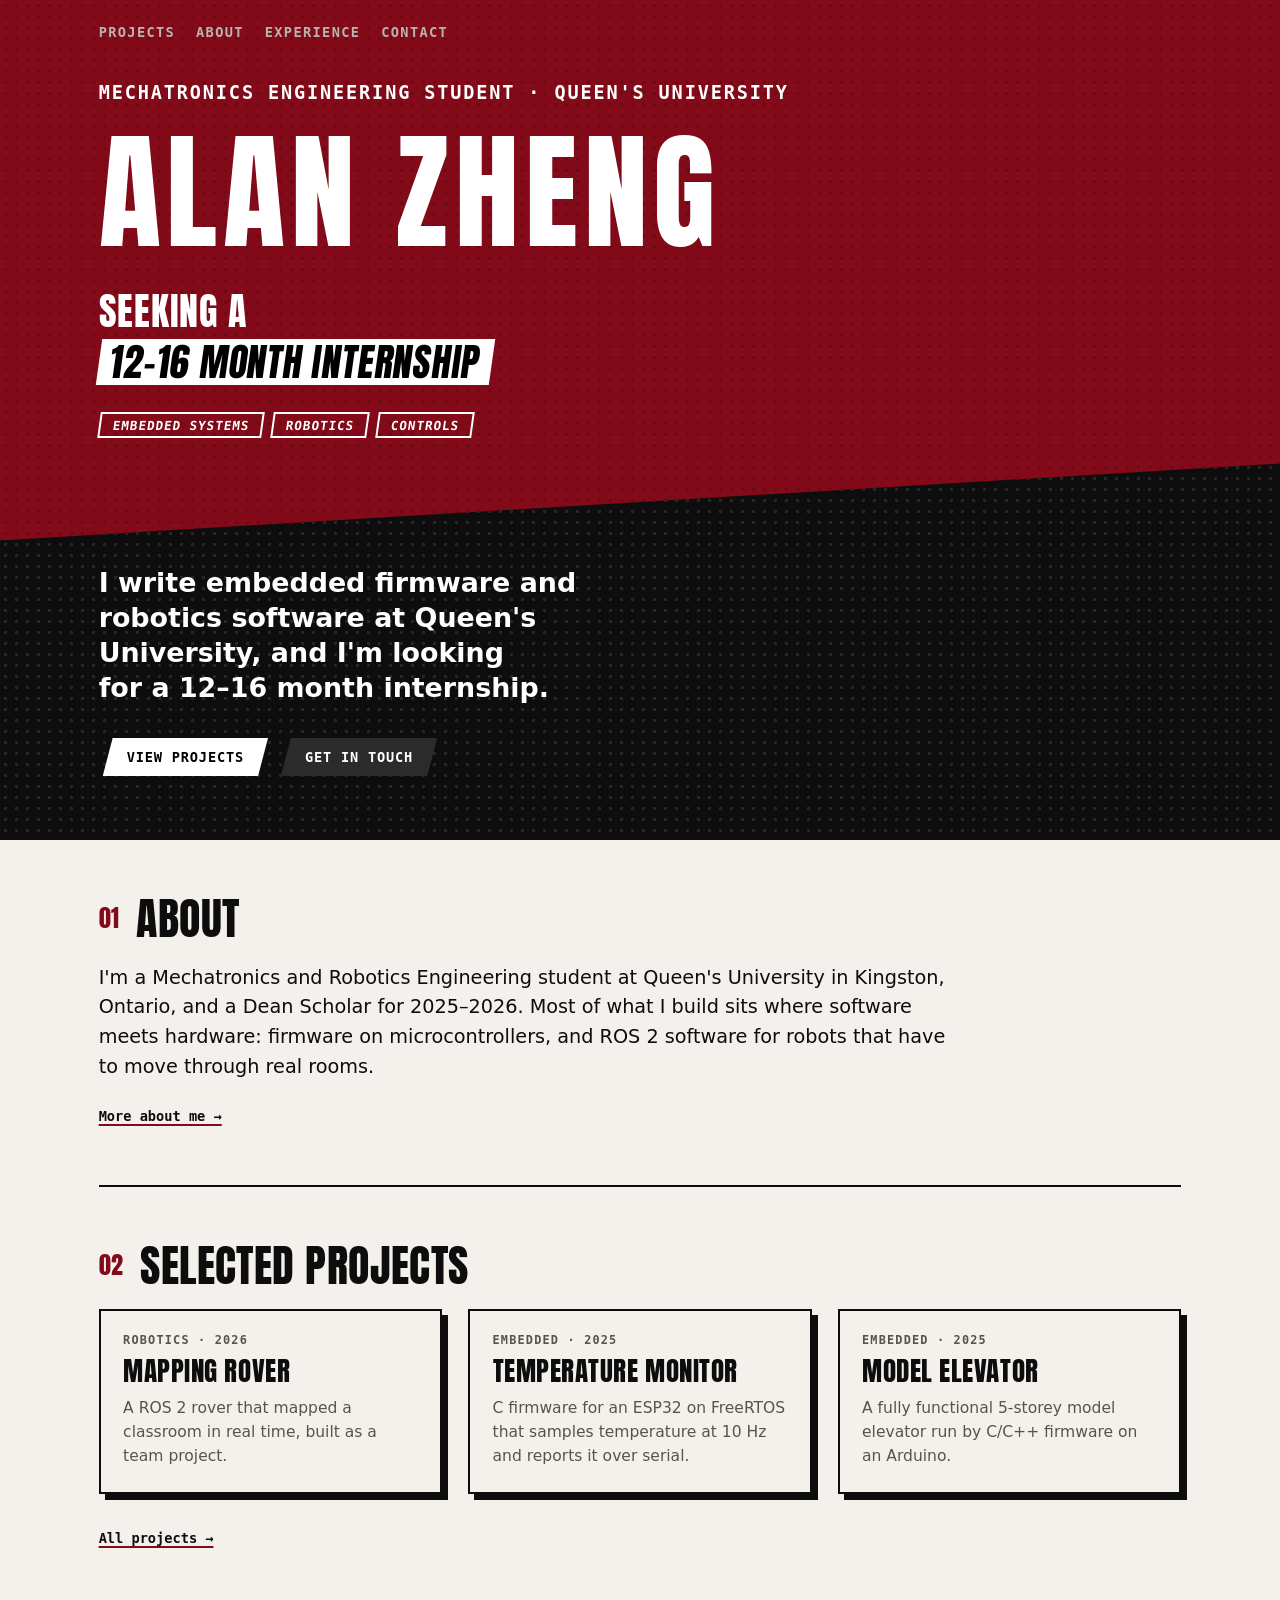
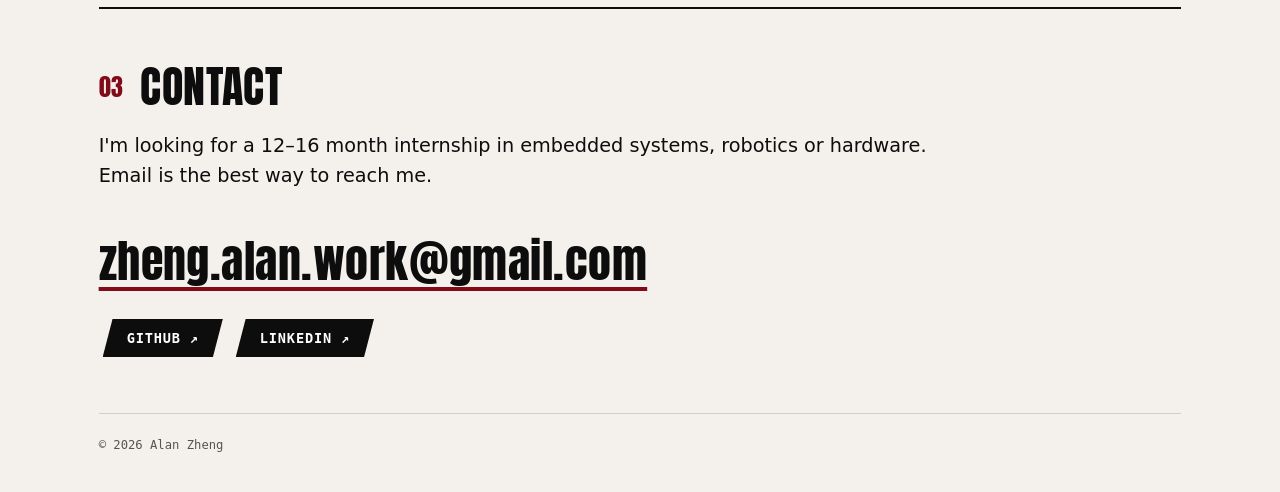
==== commit 67504859: "Name on one line with wider spacing; shorter hero; darker burgundy Co-Authored-By: Claude Fable 5.2 " ====
--- a/index.html
+++ b/index.html
@@ -8,7 +8,7 @@
   <link rel="preconnect" href="https://fonts.googleapis.com">
   <link rel="preconnect" href="https://fonts.gstatic.com" crossorigin>
   <link href="https://fonts.googleapis.com/css2?family=Anton&display=swap" rel="stylesheet">
-  <link rel="stylesheet" href="styles.css?v=20261114k">
+  <link rel="stylesheet" href="styles.css?v=20261114n">
 </head>
 <body class="r-menu">
   <div class="wedge" aria-hidden="true"></div>
@@ -22,7 +22,7 @@
   <!-- Full-screen sheet used for page transitions -->
   <div id="sweep" class="sweep" aria-hidden="true"><div class="sweep-inner"><div class="sheet"></div><span class="slash"></span><span id="sweep-title" class="sweep-title"></span></div></div>
 
-  <script src="content.js?v=20261114k"></script>
-  <script src="main.js?v=20261114k"></script>
+  <script src="content.js?v=20261114n"></script>
+  <script src="main.js?v=20261114n"></script>
 </body>
 </html>
--- a/styles.css
+++ b/styles.css
@@ -1,5 +1,5 @@
 :root {
-  --red: #a00d1e;
+  --red: #820a19;
   --ink: #0d0d0d;
   --paper: #f4f1ec;
   --muted: #58534d;
@@ -124,16 +124,16 @@
 .hero .home-nav { position: absolute; z-index: 4; top: 1.5rem; left: var(--gutter); right: var(--gutter); font-size: 0.85rem; }
 .pitch {
   position: relative; z-index: 2;
-  padding: 6.5rem var(--gutter) calc(4rem + 6vw);
+  padding: 5rem var(--gutter) calc(1.6rem + 6vw);
   background: var(--red) radial-gradient(rgba(0, 0, 0, 0.16) 1.6px, transparent 2px) 0 0 / 11px 11px; color: #fff;
   clip-path: polygon(0 0, 100% 0, 100% calc(100% - 6vw), 0 100%);
 }
 .stripe { display: none; }
 .pitch-role { font: 700 clamp(1rem, 1.45vw, 1.5rem) / 1.4 var(--mono); letter-spacing: 0.1em; text-transform: uppercase; }
 .pitch h1 {
-  font: 400 clamp(4.2rem, min(10vw, 20vh), 16rem) / 0.9 var(--display);
-  text-transform: uppercase; letter-spacing: 0.005em;
-  margin: 0.22em 0 0.3em;
+  font: 400 clamp(4.2rem, min(10vw, 20vh), 16rem) / 1.02 var(--display);
+  text-transform: uppercase; letter-spacing: 0.045em;
+  margin: 0.16em 0 0.24em;
 }
 .pitch-seek { font: 400 clamp(1.5rem, min(3vw, 6vh), 5rem) / 1.2 var(--display); text-transform: uppercase; letter-spacing: 0.02em; }
 .pitch-seek span { display: block; }
@@ -144,7 +144,7 @@
   font: 600 0.78rem var(--mono); letter-spacing: 0.08em; text-transform: uppercase;
   transform: skewX(-8deg);
 }
-.hero-intro { position: relative; z-index: 3; padding: 2.5rem var(--gutter) 4.5rem; }
+.hero-intro { position: relative; z-index: 3; padding: 1.6rem var(--gutter) 4rem; }
 .hero-lede { font: 600 clamp(1.4rem, 2.1vw, 2.4rem) / 1.3 var(--sans); max-width: 20em; text-wrap: balance; }
 .hero-intro .actions { margin-top: 2rem; }
 .btn.light { background: #fff; color: #000; }
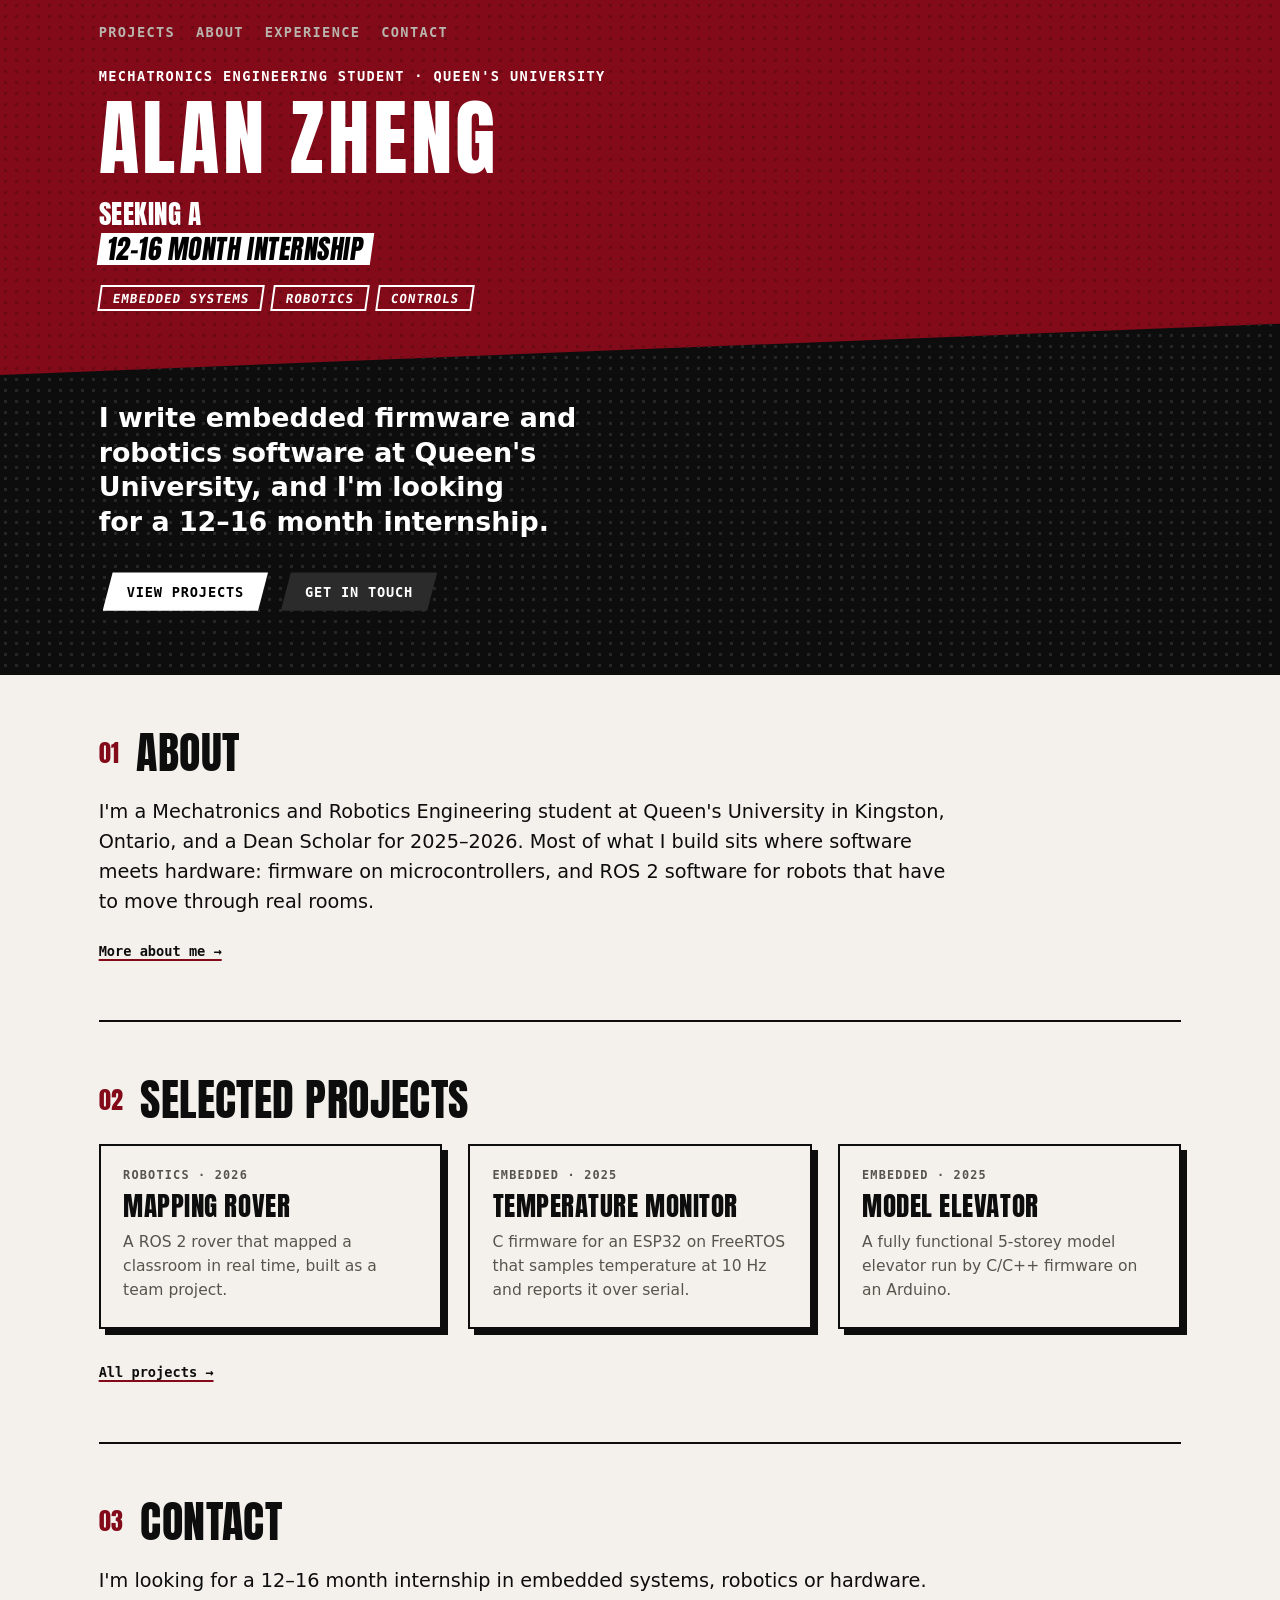
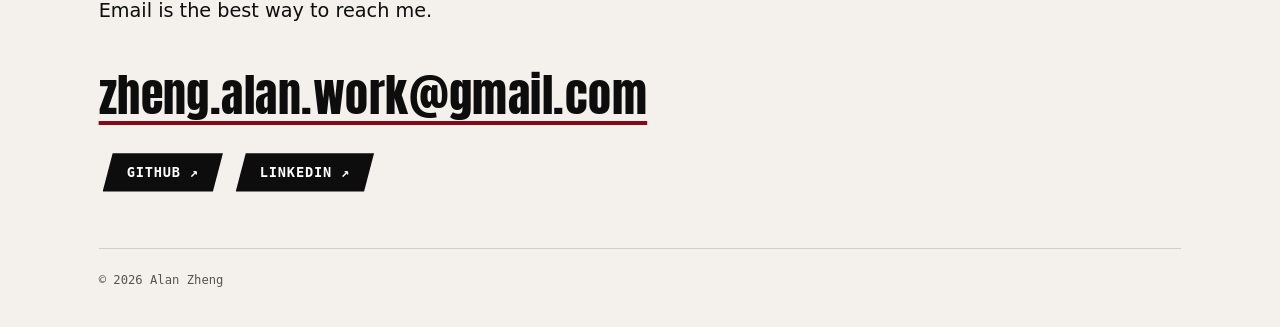
==== commit 4515fe14: "Shorter hero with smaller text; remove Experience hover highlight Co-Authored-By: Claude Opus 5.5 <n" ====
--- a/index.html
+++ b/index.html
@@ -8,7 +8,7 @@
   <link rel="preconnect" href="https://fonts.googleapis.com">
   <link rel="preconnect" href="https://fonts.gstatic.com" crossorigin>
   <link href="https://fonts.googleapis.com/css2?family=Anton&display=swap" rel="stylesheet">
-  <link rel="stylesheet" href="styles.css?v=20261114n">
+  <link rel="stylesheet" href="styles.css?v=20261114o">
 </head>
 <body class="r-menu">
   <div class="wedge" aria-hidden="true"></div>
@@ -22,7 +22,7 @@
   <!-- Full-screen sheet used for page transitions -->
   <div id="sweep" class="sweep" aria-hidden="true"><div class="sweep-inner"><div class="sheet"></div><span class="slash"></span><span id="sweep-title" class="sweep-title"></span></div></div>
 
-  <script src="content.js?v=20261114n"></script>
-  <script src="main.js?v=20261114n"></script>
+  <script src="content.js?v=20261114o"></script>
+  <script src="main.js?v=20261114o"></script>
 </body>
 </html>
--- a/styles.css
+++ b/styles.css
@@ -124,21 +124,21 @@
 .hero .home-nav { position: absolute; z-index: 4; top: 1.5rem; left: var(--gutter); right: var(--gutter); font-size: 0.85rem; }
 .pitch {
   position: relative; z-index: 2;
-  padding: 5rem var(--gutter) calc(1.6rem + 6vw);
+  padding: 4.2rem var(--gutter) calc(0.8rem + 4vw);
   background: var(--red) radial-gradient(rgba(0, 0, 0, 0.16) 1.6px, transparent 2px) 0 0 / 11px 11px; color: #fff;
-  clip-path: polygon(0 0, 100% 0, 100% calc(100% - 6vw), 0 100%);
+  clip-path: polygon(0 0, 100% 0, 100% calc(100% - 4vw), 0 100%);
 }
 .stripe { display: none; }
-.pitch-role { font: 700 clamp(1rem, 1.45vw, 1.5rem) / 1.4 var(--mono); letter-spacing: 0.1em; text-transform: uppercase; }
+.pitch-role { font: 700 clamp(0.85rem, 1.05vw, 1.15rem) / 1.4 var(--mono); letter-spacing: 0.1em; text-transform: uppercase; }
 .pitch h1 {
-  font: 400 clamp(4.2rem, min(10vw, 20vh), 16rem) / 1.02 var(--display);
+  font: 400 clamp(3.4rem, min(6.5vw, 13vh), 10rem) / 1.02 var(--display);
   text-transform: uppercase; letter-spacing: 0.045em;
-  margin: 0.16em 0 0.24em;
-}
-.pitch-seek { font: 400 clamp(1.5rem, min(3vw, 6vh), 5rem) / 1.2 var(--display); text-transform: uppercase; letter-spacing: 0.02em; }
+  margin: 0.12em 0 0.2em;
+}
+.pitch-seek { font: 400 clamp(1.25rem, min(2.1vw, 4.2vh), 3.2rem) / 1.2 var(--display); text-transform: uppercase; letter-spacing: 0.02em; }
 .pitch-seek span { display: block; }
 .pitch-seek b { font-weight: 400; display: inline-block; margin-top: 0.12em; background: #fff; color: #000; padding: 0 0.3em; transform: skewX(-8deg); }
-.pitch-tags { display: flex; flex-wrap: wrap; gap: 0.55rem; margin-top: 1.7rem; }
+.pitch-tags { display: flex; flex-wrap: wrap; gap: 0.55rem; margin-top: 1.2rem; }
 .pitch-tags li {
   border: 2px solid #fff; padding: 0.22rem 0.75rem;
   font: 600 0.78rem var(--mono); letter-spacing: 0.08em; text-transform: uppercase;
@@ -325,7 +325,6 @@
 .xp-item h2 { font: 400 1.7rem/1.15 var(--display); text-transform: uppercase; letter-spacing: 0.02em; }
 .xp-item .org { font-weight: 600; margin: 0.15rem 0 0.4rem; }
 .xp-item div p:last-child { color: var(--muted); max-width: 42em; }
-.xp-item.on, .xp-item.on .label, .xp-item.on div p:last-child { color: #fff; }
 
 /* Contact */
 .contact { display: grid; grid-template-columns: minmax(0, 1.4fr) minmax(0, 1fr); gap: 3.5rem; align-items: start; }
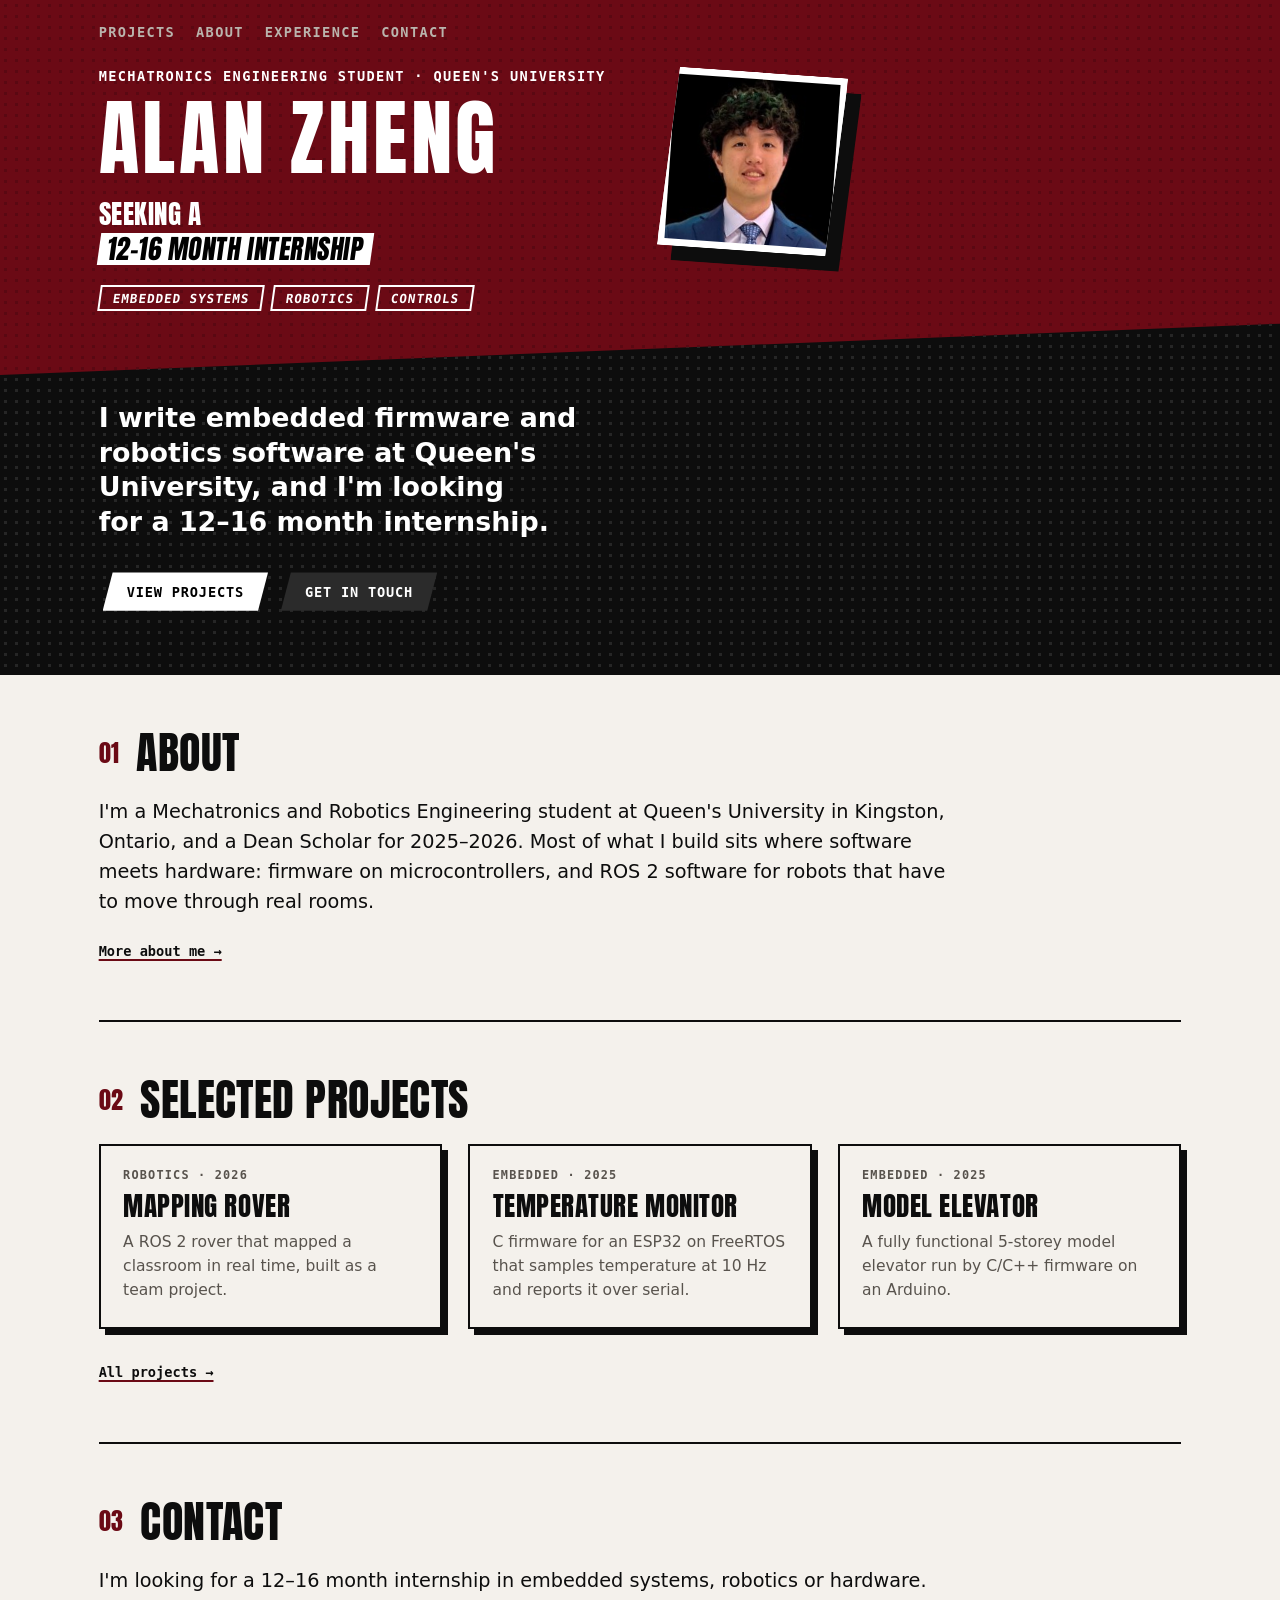
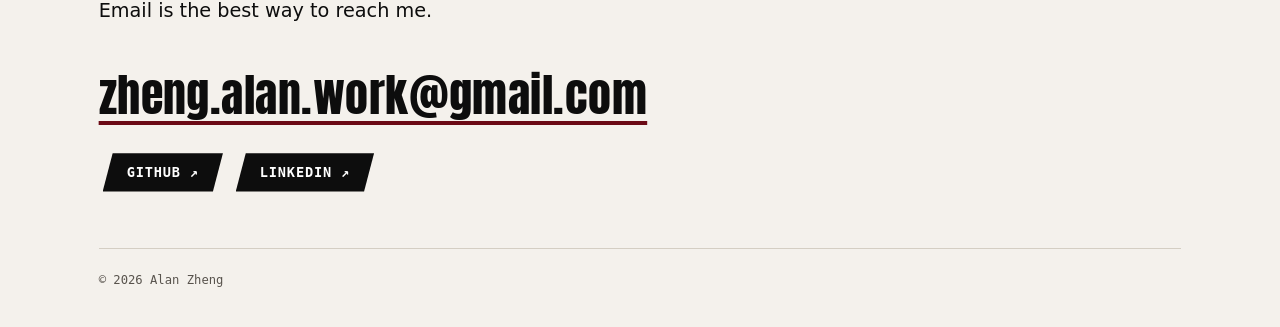
==== commit 895a8cd7: "Add photo beside the name; darker oxblood accent Co-Authored-By: Claude Opus 5.5 <noreply@anthropic." ====
--- a/index.html
+++ b/index.html
@@ -8,7 +8,7 @@
   <link rel="preconnect" href="https://fonts.googleapis.com">
   <link rel="preconnect" href="https://fonts.gstatic.com" crossorigin>
   <link href="https://fonts.googleapis.com/css2?family=Anton&display=swap" rel="stylesheet">
-  <link rel="stylesheet" href="styles.css?v=20261114o">
+  <link rel="stylesheet" href="styles.css?v=20261114y">
 </head>
 <body class="r-menu">
   <div class="wedge" aria-hidden="true"></div>
@@ -22,7 +22,7 @@
   <!-- Full-screen sheet used for page transitions -->
   <div id="sweep" class="sweep" aria-hidden="true"><div class="sweep-inner"><div class="sheet"></div><span class="slash"></span><span id="sweep-title" class="sweep-title"></span></div></div>
 
-  <script src="content.js?v=20261114o"></script>
-  <script src="main.js?v=20261114o"></script>
+  <script src="content.js?v=20261114y"></script>
+  <script src="main.js?v=20261114y"></script>
 </body>
 </html>
--- a/styles.css
+++ b/styles.css
@@ -1,5 +1,5 @@
 :root {
-  --red: #820a19;
+  --accent: #6b0a15; /* deep oxblood red */
   --ink: #0d0d0d;
   --paper: #f4f1ec;
   --muted: #58534d;
@@ -27,7 +27,7 @@
 h1, h2, p, dl, dd, ol, ul { margin: 0; padding: 0; }
 ul, ol { list-style: none; }
 a { color: inherit; text-underline-offset: 0.2em; }
-:focus-visible { outline: 3px solid var(--red); outline-offset: 3px; }
+:focus-visible { outline: 3px solid var(--accent); outline-offset: 3px; }
 .r-menu :focus-visible, .band :focus-visible { outline-color: #fff; }
 h1:focus { outline: none; }
 .wrap { width: min(67.5rem, 100% - 2.5rem); margin-inline: auto; }
@@ -67,7 +67,7 @@
 .slash { /* red slash behind the page name */
   position: absolute; left: -20vw; right: -20vw; top: 50%;
   height: min(30vh, 26vw); margin-top: calc(min(30vh, 26vw) / -2);
-  background: var(--red);
+  background: var(--accent);
   transform: rotate(-6deg); transform-origin: right center;
 }
 .sweep-title {
@@ -80,7 +80,7 @@
 .sweep.cover .sheet { animation: sheet-in 0.2s cubic-bezier(0.3, 0, 0.2, 1) both; }
 .sweep.cover-left .sheet { animation: sheet-in-left 0.19s cubic-bezier(0.3, 0, 0.2, 1) both; }
 .sweep.lift .sweep-inner { animation: lift 0.24s cubic-bezier(0.6, 0, 0.9, 0.5) both; }
-.sweep.red .sheet { background: var(--red); }
+.sweep.red .sheet { background: var(--accent); }
 .sweep.red .slash, .sweep.red .sweep-title { display: none; }
 .sweep.cover .slash { animation: slash 0.12s 0.13s cubic-bezier(0.2, 0.9, 0.3, 1) backwards; }
 .sweep.cover .sweep-title { animation: stamp 0.13s 0.17s cubic-bezier(0.2, 0.9, 0.3, 1) backwards; }
@@ -100,7 +100,7 @@
   /* Sized to the empty margin beside the 1080px content column, so it never sits under text. */
   --m: calc((100vw - 67.5rem) / 2);
   position: fixed; inset: 0; z-index: 0; pointer-events: none;
-  background: var(--red);
+  background: var(--accent);
   clip-path: polygon(100% 66%, 100% 66%, 100% 100%, calc(100% - var(--m)) 100%);
   will-change: transform;
 }
@@ -121,13 +121,22 @@
   background-image: radial-gradient(rgba(255, 255, 255, 0.1) 1.6px, transparent 2px);
   background-size: 11px 11px;
 }
-.hero .home-nav { position: absolute; z-index: 4; top: 1.5rem; left: var(--gutter); right: var(--gutter); font-size: 0.85rem; }
+.hero .home-nav { position: absolute; z-index: 6; top: 1.5rem; left: var(--gutter); right: var(--gutter); font-size: 0.85rem; }
+/* Text on the left, photo right beside it. The coloured background is drawn
+   by ::before so the photo can hang over the slanted edge without being cut. */
 .pitch {
-  position: relative; z-index: 2;
+  position: relative; z-index: 4; isolation: isolate;
+  display: grid; grid-template-columns: auto auto; justify-content: start; align-items: start;
+  column-gap: clamp(2.5rem, 4.5vw, 6rem);
   padding: 4.2rem var(--gutter) calc(0.8rem + 4vw);
-  background: var(--red) radial-gradient(rgba(0, 0, 0, 0.16) 1.6px, transparent 2px) 0 0 / 11px 11px; color: #fff;
+  color: #fff;
+}
+.pitch::before {
+  content: ""; position: absolute; inset: 0; z-index: -1;
+  background: var(--accent) radial-gradient(rgba(0, 0, 0, 0.16) 1.6px, transparent 2px) 0 0 / 11px 11px;
   clip-path: polygon(0 0, 100% 0, 100% calc(100% - 4vw), 0 100%);
 }
+.pitch > .row { grid-column: 1; }
 .stripe { display: none; }
 .pitch-role { font: 700 clamp(0.85rem, 1.05vw, 1.15rem) / 1.4 var(--mono); letter-spacing: 0.1em; text-transform: uppercase; }
 .pitch h1 {
@@ -144,23 +153,44 @@
   font: 600 0.78rem var(--mono); letter-spacing: 0.08em; text-transform: uppercase;
   transform: skewX(-8deg);
 }
+/* Framed photo in the top right. It overlaps the slanted edge between the
+   red and black sections, so it sits across both. */
+.portrait {
+  position: relative; margin: 0.3rem 0 -6rem; /* hangs past the red into the black */
+  grid-column: 2; grid-row: 1 / span 4;
+  width: clamp(10rem, 14vw, 18rem); aspect-ratio: 1 / 1;
+  transform: rotate(4deg);
+}
+.portrait::before { /* offset block behind the frame */
+  content: ""; position: absolute; inset: 0;
+  background: #0d0d0d;
+  transform: translate(0.9rem, 0.9rem);
+  clip-path: polygon(6% 0, 100% 0, 94% 100%, 0 100%);
+}
+.portrait img {
+  position: relative; display: block; width: 100%; height: 100%;
+  object-fit: cover; object-position: 50% 15%;
+  border: 0.45rem solid #fff;
+  clip-path: polygon(6% 0, 100% 0, 94% 100%, 0 100%);
+  background: #fff;
+}
 .hero-intro { position: relative; z-index: 3; padding: 1.6rem var(--gutter) 4rem; }
 .hero-lede { font: 600 clamp(1.4rem, 2.1vw, 2.4rem) / 1.3 var(--sans); max-width: 20em; text-wrap: balance; }
 .hero-intro .actions { margin-top: 2rem; }
 .btn.light { background: #fff; color: #000; }
 .btn.ghost { background: #2b2b2b; }
-.btn.light:hover, .btn.ghost:hover { background: var(--red); color: #fff; }
+.btn.light:hover, .btn.ghost:hover { background: var(--accent); color: #fff; }
 
 /* Everything below the opening section */
 .home-rest { background: var(--paper); color: var(--ink); }
-.home-rest :focus-visible { outline-color: var(--red); }
+.home-rest :focus-visible { outline-color: var(--accent); }
 .home-sec { padding-block: 3.5rem; border-top: 2px solid var(--ink); }
 .home-sec:first-child { border-top: 0; }
 .home-sec .lede { margin-bottom: 1.2rem; max-width: 44em; }
 .sec-title { font: 400 clamp(2rem, 3.4vw, 3rem) / 1 var(--display); text-transform: uppercase; letter-spacing: 0.01em; margin-bottom: 1.4rem; }
-.sec-title span { color: var(--red); font-size: 0.55em; margin-right: 0.7em; vertical-align: 0.35em; }
-.more { font: 600 0.85rem var(--mono); text-decoration-color: var(--red); text-decoration-thickness: 2px; }
-.more:hover { color: var(--red); }
+.sec-title span { color: var(--accent); font-size: 0.55em; margin-right: 0.7em; vertical-align: 0.35em; }
+.more { font: 600 0.85rem var(--mono); text-decoration-color: var(--accent); text-decoration-thickness: 2px; }
+.more:hover { color: var(--accent); }
 .cards { display: grid; grid-template-columns: repeat(auto-fit, minmax(15rem, 1fr)); gap: 1.6rem; margin-bottom: 1.8rem; }
 .card {
   display: block; padding: 1.3rem 1.4rem 1.5rem;
@@ -168,7 +198,7 @@
   text-decoration: none; color: var(--ink);
   transition: transform 0.12s, box-shadow 0.12s;
 }
-.card:hover { transform: translate(-3px, -3px); box-shadow: 9px 9px 0 var(--red); }
+.card:hover { transform: translate(-3px, -3px); box-shadow: 9px 9px 0 var(--accent); }
 .card h3 { font: 400 1.7rem/1.1 var(--display); text-transform: uppercase; letter-spacing: 0.02em; margin: 0.45rem 0 0.6rem; }
 .card p:last-child { color: var(--muted); font-size: 0.97rem; line-height: 1.55; }
 
@@ -199,25 +229,25 @@
   position: absolute; inset: 0 0 -10px 0; pointer-events: none; overflow: hidden;
 }
 .edge::before { /* drawn as its own shape, flush against the black, so neither end gets clipped */
-  content: ""; position: absolute; inset: 0; background: var(--red);
+  content: ""; position: absolute; inset: 0; background: var(--accent);
   clip-path: polygon(0 calc(100% - 11px), 100% calc(76% - 8.6px), 100% calc(76% + 0.4px), 0 calc(100% - 2px));
 }
 .topnav { display: flex; flex-wrap: wrap; align-items: center; gap: 0.6rem 1.3rem; font: 600 0.76rem var(--mono); letter-spacing: 0.1em; text-transform: uppercase; }
 .topnav a { color: #b9b4ad; text-decoration: none; }
 .topnav a:hover, .topnav a[aria-current] { color: #fff; }
-.topnav a[aria-current] { box-shadow: 0 4px 0 var(--red); }
+.topnav a[aria-current] { box-shadow: 0 4px 0 var(--accent); }
 .topnav .back { background: #fff; color: #000; padding: 0.38rem 0.95rem; clip-path: var(--slant); margin-right: 0.5rem; }
-.topnav .back:hover { background: var(--red); color: #fff; }
+.topnav .back:hover { background: var(--accent); color: #fff; }
 .band-title {
   display: flex; align-items: baseline; gap: 0.9rem;
   margin-top: clamp(1.8rem, 4vw, 3rem);
   transform: rotate(-3deg); transform-origin: left bottom;
 }
-.band-num { font: 400 clamp(1.3rem, 2.6vw, 2.1rem) / 1 var(--display); color: var(--red); }
+.band-num { font: 400 clamp(1.3rem, 2.6vw, 2.1rem) / 1 var(--display); color: var(--accent); }
 .band h1 {
   overflow: hidden; padding: 0.04em 0.09em 0.09em 0;
   font: 400 clamp(3.4rem, 10vw, 7.5rem) / 0.9 var(--display); text-transform: uppercase; letter-spacing: 0.01em;
-  text-shadow: 0.05em 0.05em 0 var(--red);
+  text-shadow: 0.05em 0.05em 0 var(--accent);
 }
 .band h1 span { display: inline-block; }
 
@@ -256,7 +286,7 @@
 .bar {
   position: absolute; left: 0; right: 0; top: 0; z-index: 0;
   height: var(--h, 0); transform: translateY(var(--y, 0));
-  background: var(--red);
+  background: var(--accent);
   clip-path: polygon(0 0, 100% 0, calc(100% - 16px) 100%, 0 100%);
   transition: transform 0.13s cubic-bezier(0.2, 0.9, 0.3, 1.25), height 0.13s;
   visibility: hidden;
@@ -276,7 +306,7 @@
   padding: 0.8rem 1.6rem 0.8rem 0.9rem;
   color: var(--ink); text-decoration: none; border-bottom: 1px solid var(--line);
 }
-.pl-num { grid-row: span 2; font: 400 1.5rem/1.25 var(--display); color: var(--red); }
+.pl-num { grid-row: span 2; font: 400 1.5rem/1.25 var(--display); color: var(--accent); }
 .pl-title { font: 400 1.75rem/1.1 var(--display); text-transform: uppercase; letter-spacing: 0.02em; }
 .pl-meta { font: 600 0.7rem/1.6 var(--mono); letter-spacing: 0.1em; text-transform: uppercase; color: var(--muted); }
 .pl-item.on, .pl-item.on .pl-num, .pl-item.on .pl-meta { color: #fff; }
@@ -290,7 +320,7 @@
 .project h2 {
   display: inline-block; margin: 0.6rem 0 1.4rem;
   padding: 0.1em 0.4em 0.06em;
-  background: var(--ink); color: #fff; box-shadow: 0.13em 0.13em 0 var(--red);
+  background: var(--ink); color: #fff; box-shadow: 0.13em 0.13em 0 var(--accent);
   font: 400 clamp(2.4rem, 5vw, 3.6rem) / 1.05 var(--display); text-transform: uppercase; letter-spacing: 0.01em;
   transform: rotate(-2deg); transform-origin: left center;
 }
@@ -301,7 +331,7 @@
 .pao dt {
   justify-self: start; align-self: start; margin-top: 0.1rem;
   padding: 0.05rem 0.85rem 0.05rem 0.7rem;
-  background: var(--red); color: #fff; clip-path: var(--slant);
+  background: var(--accent); color: #fff; clip-path: var(--slant);
   font: 400 0.98rem/1.6 var(--display); letter-spacing: 0.07em; text-transform: uppercase;
 }
 .plinks { display: flex; gap: 1.3rem; margin-top: 1.3rem; font: 600 0.84rem var(--mono); }
@@ -309,7 +339,7 @@
 /* About */
 .about { display: grid; grid-template-columns: minmax(0, 1.4fr) minmax(0, 1fr); gap: 3.5rem; align-items: start; }
 .prose p + p { margin-top: 1.1em; }
-.prose p:first-child { font-size: 1.22rem; line-height: 1.55; padding-left: 1.1rem; border-left: 8px solid var(--red); }
+.prose p:first-child { font-size: 1.22rem; line-height: 1.55; padding-left: 1.1rem; border-left: 8px solid var(--accent); }
 .facts { border: 2px solid var(--ink); background: var(--paper); box-shadow: 8px 8px 0 var(--ink); }
 .facts div { display: grid; grid-template-columns: 6.6rem 1fr; border-bottom: 1px solid var(--line); }
 .facts div:last-child { border-bottom: 0; }
@@ -333,10 +363,10 @@
 .contact .email, .home-contact .email {
   display: inline-block; margin-block: 1.6rem 2rem;
   font: 400 clamp(1.5rem, 3.6vw, 3.1rem) / 1.1 var(--display); letter-spacing: 0.01em;
-  text-decoration-color: var(--red); text-decoration-thickness: 0.09em; text-underline-offset: 0.16em;
+  text-decoration-color: var(--accent); text-decoration-thickness: 0.09em; text-underline-offset: 0.16em;
   overflow-wrap: anywhere;
 }
-.contact .email:hover, .home-contact .email:hover { color: var(--red); }
+.contact .email:hover, .home-contact .email:hover { color: var(--accent); }
 .actions { display: flex; flex-wrap: wrap; gap: 0.8rem; padding-left: 4px; }
 .btn {
   display: inline-block; padding: 0.7rem 1.5rem;
@@ -344,14 +374,21 @@
   font: 600 0.85rem var(--mono); letter-spacing: 0.06em; text-transform: uppercase;
   clip-path: var(--slant);
 }
-.btn:hover { background: var(--red); transform: rotate(-2deg) scale(1.06); }
+.btn:hover { background: var(--accent); transform: rotate(-2deg) scale(1.06); }
 
 /* ---------- Narrow screens ---------- */
 @media (max-width: 860px) {
   body { font-size: 1rem; }
   .wedge { display: none; }
   .hero .home-nav { top: 1.2rem; font-size: 0.76rem; }
-  .pitch { padding: 5rem 1.25rem 5rem; clip-path: polygon(0 0, 100% 0, 100% 90%, 0 100%); }
+  /* Phone: a small photo beside the role line and name. */
+  .pitch { display: block; }
+  .portrait { position: absolute; margin: 0; top: 3.4rem; right: 1.25rem; width: 5.6rem; transform: rotate(4deg); }
+  .portrait::before { transform: translate(0.45rem, 0.45rem); }
+  .portrait img { border-width: 0.28rem; }
+  .pitch-role, .pitch h1 { max-width: calc(100% - 6.6rem); }
+  .pitch { padding: 5rem 1.25rem 5rem; }
+  .pitch::before { clip-path: polygon(0 0, 100% 0, 100% 90%, 0 100%); }
   .pitch h1 { font-size: clamp(3.6rem, 19vw, 6rem); }
   .pitch-seek { font-size: clamp(1.45rem, 6.6vw, 2.4rem); }
   .hero-intro { padding: 1.5rem 1.25rem 3.5rem; }
